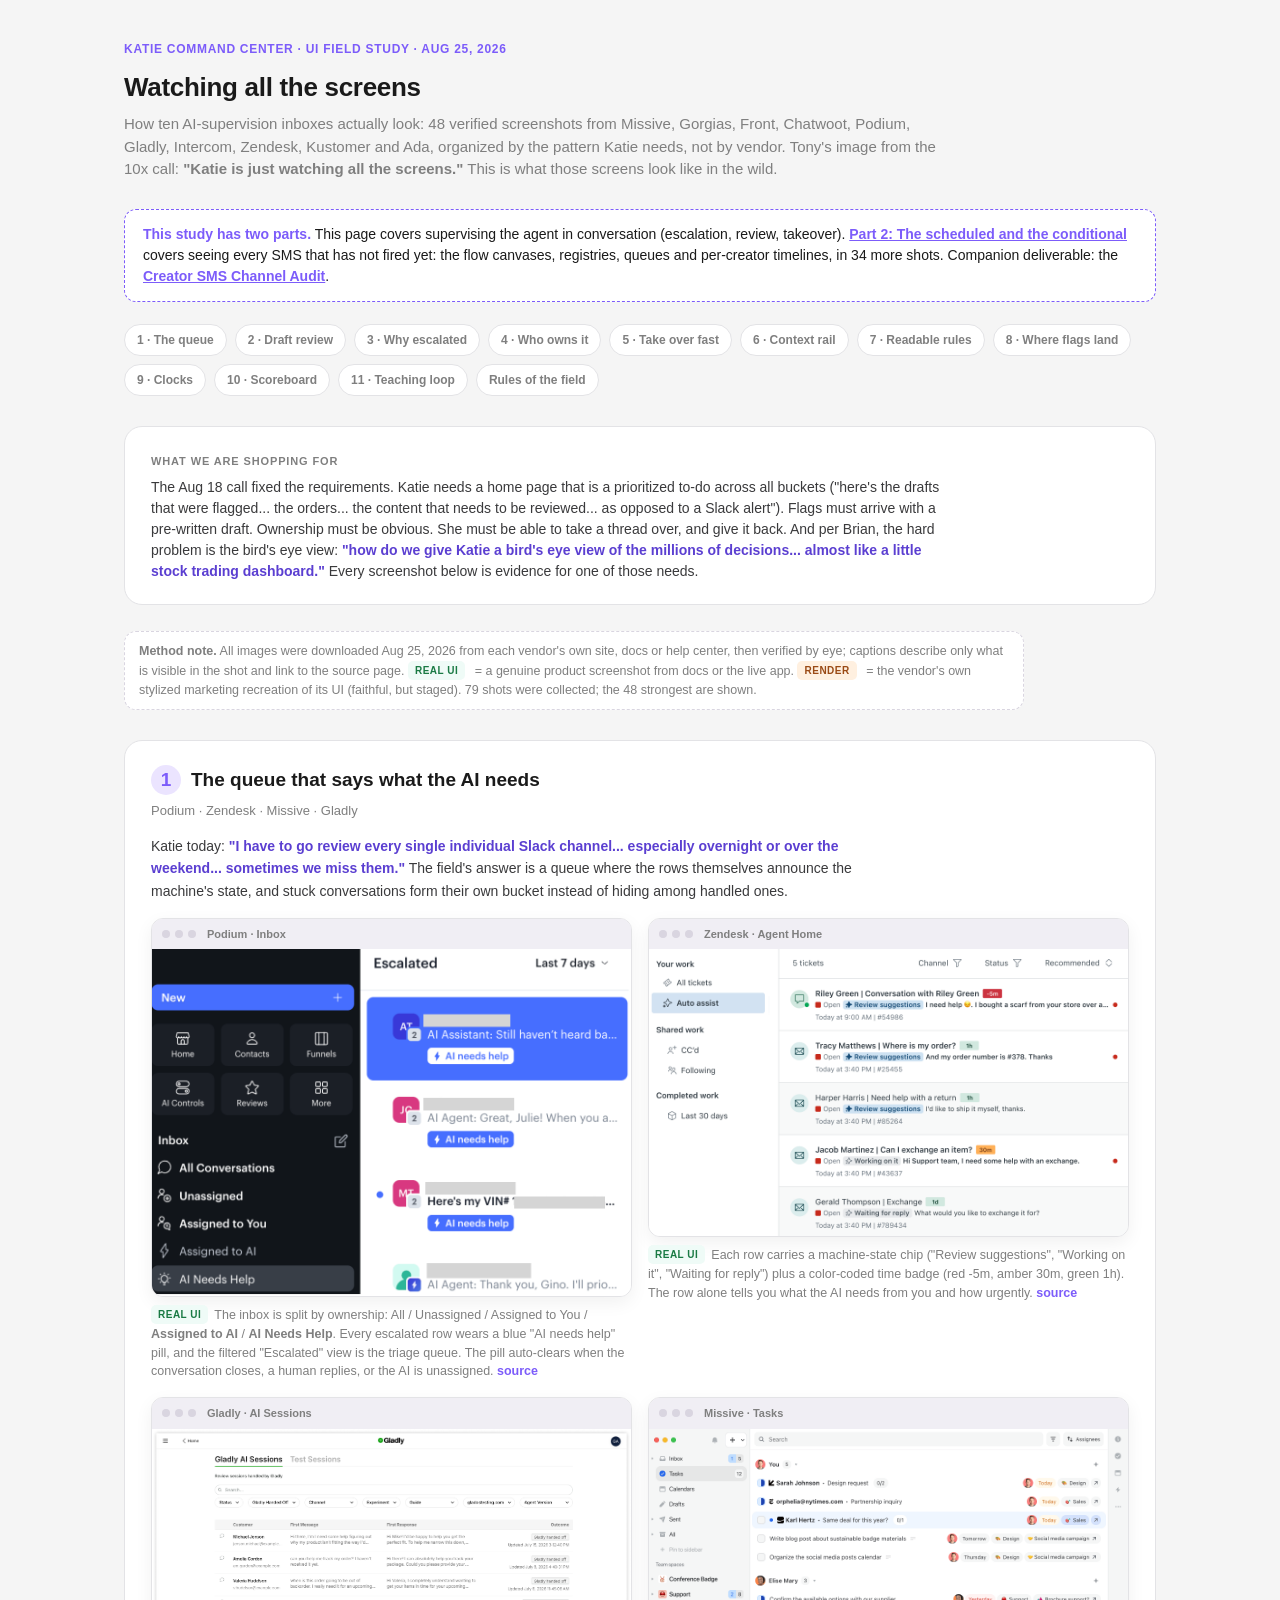
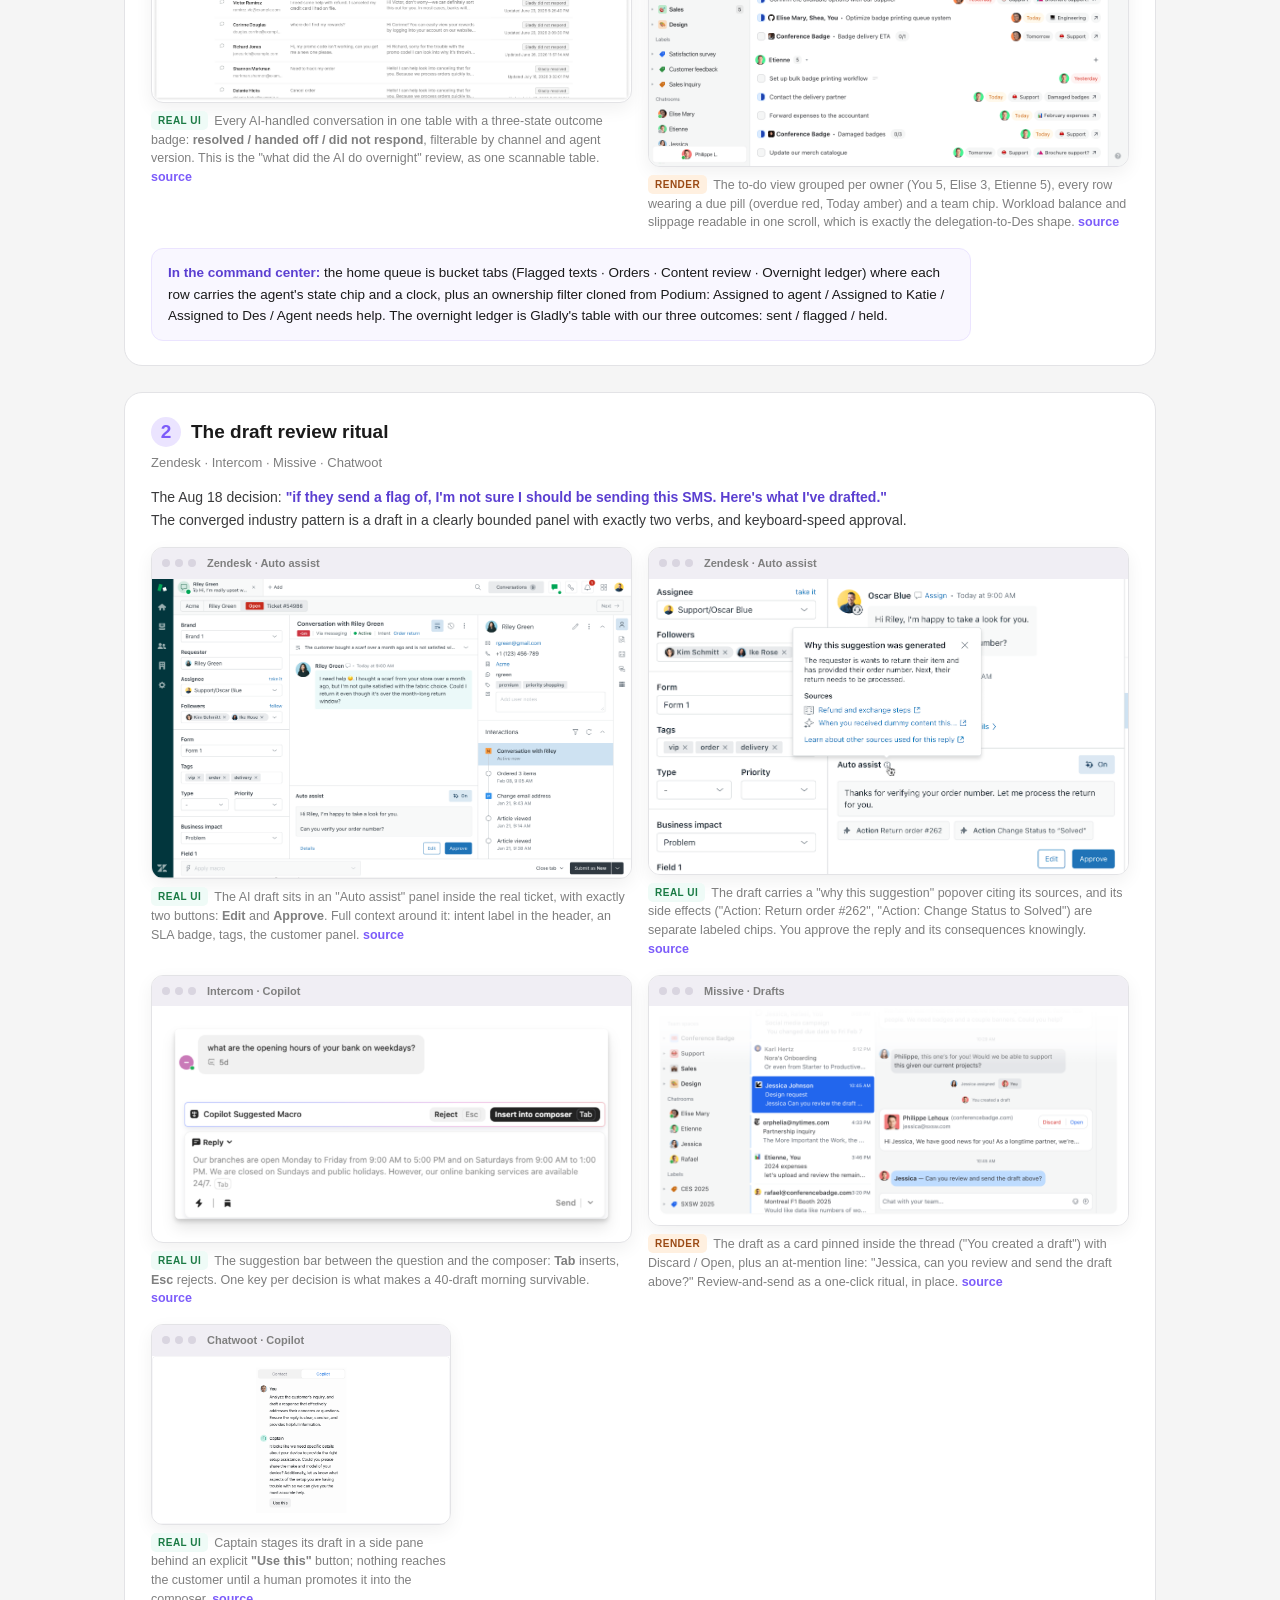
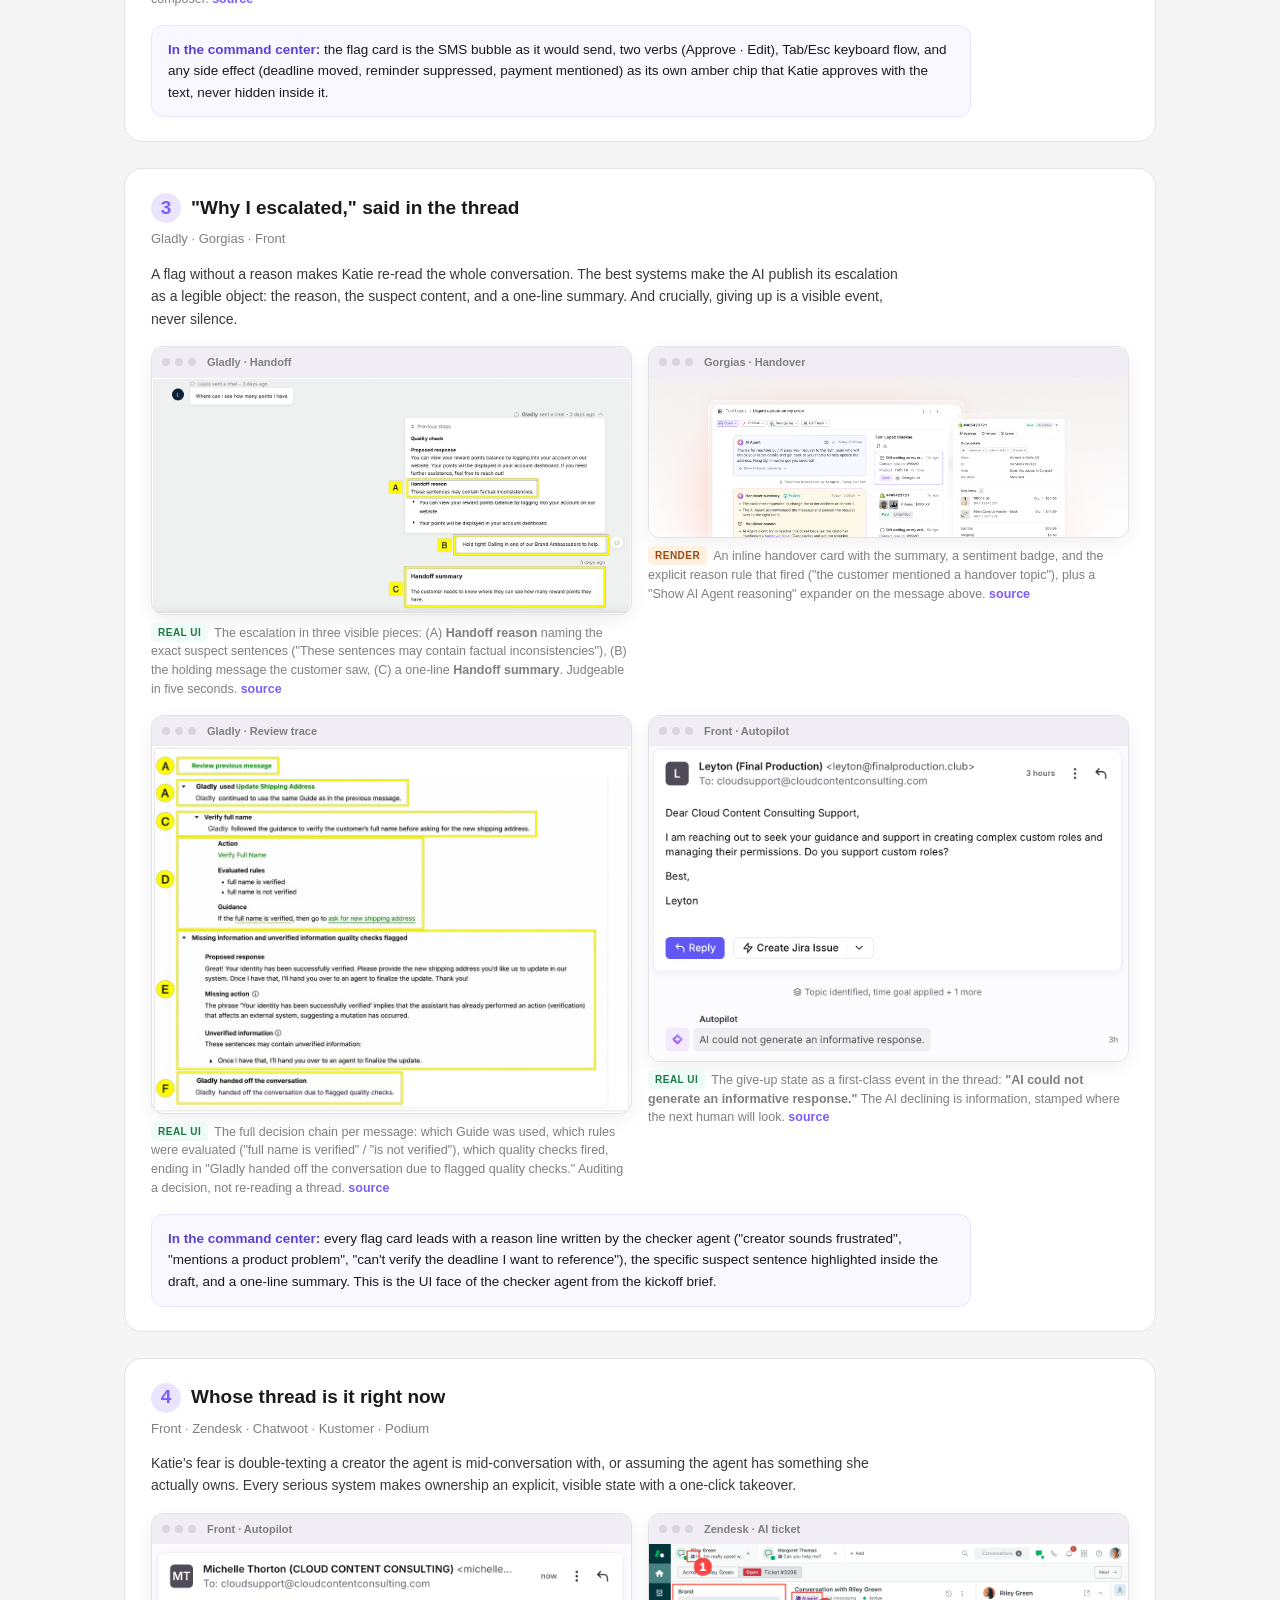
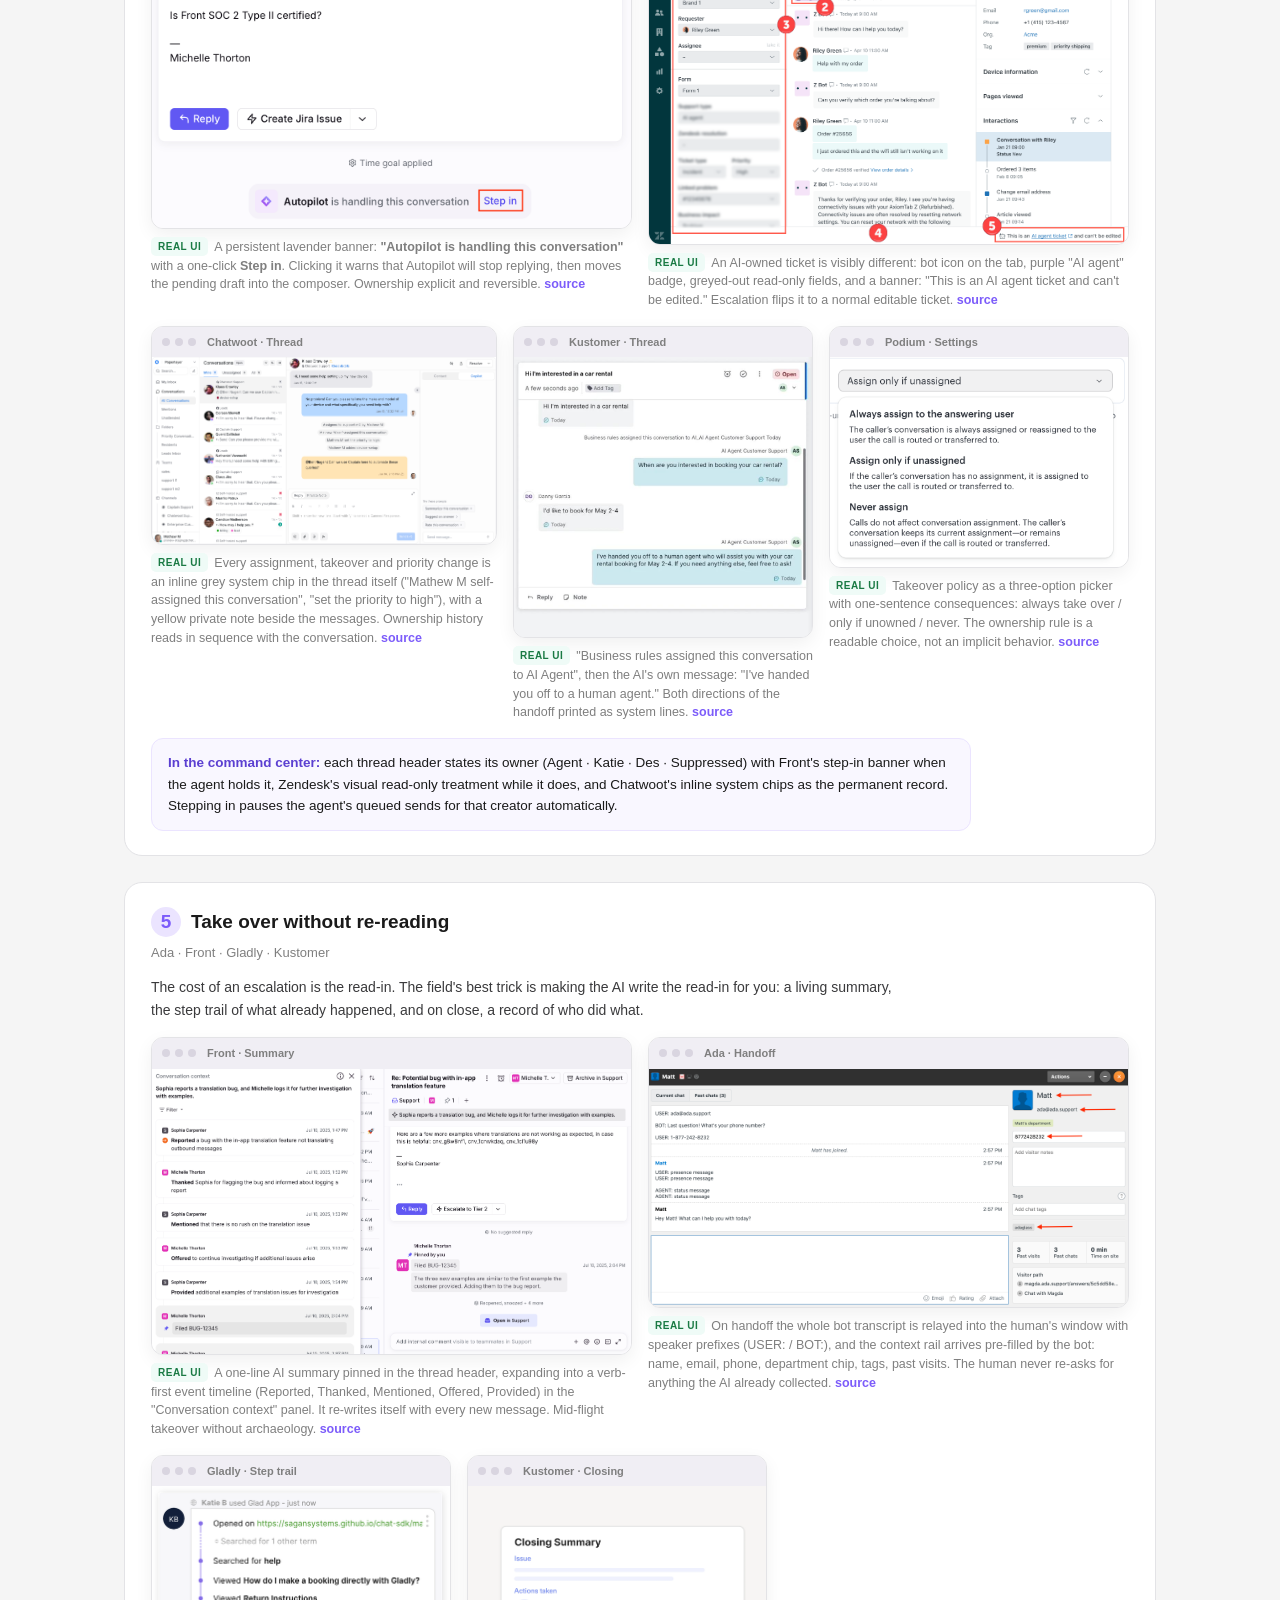
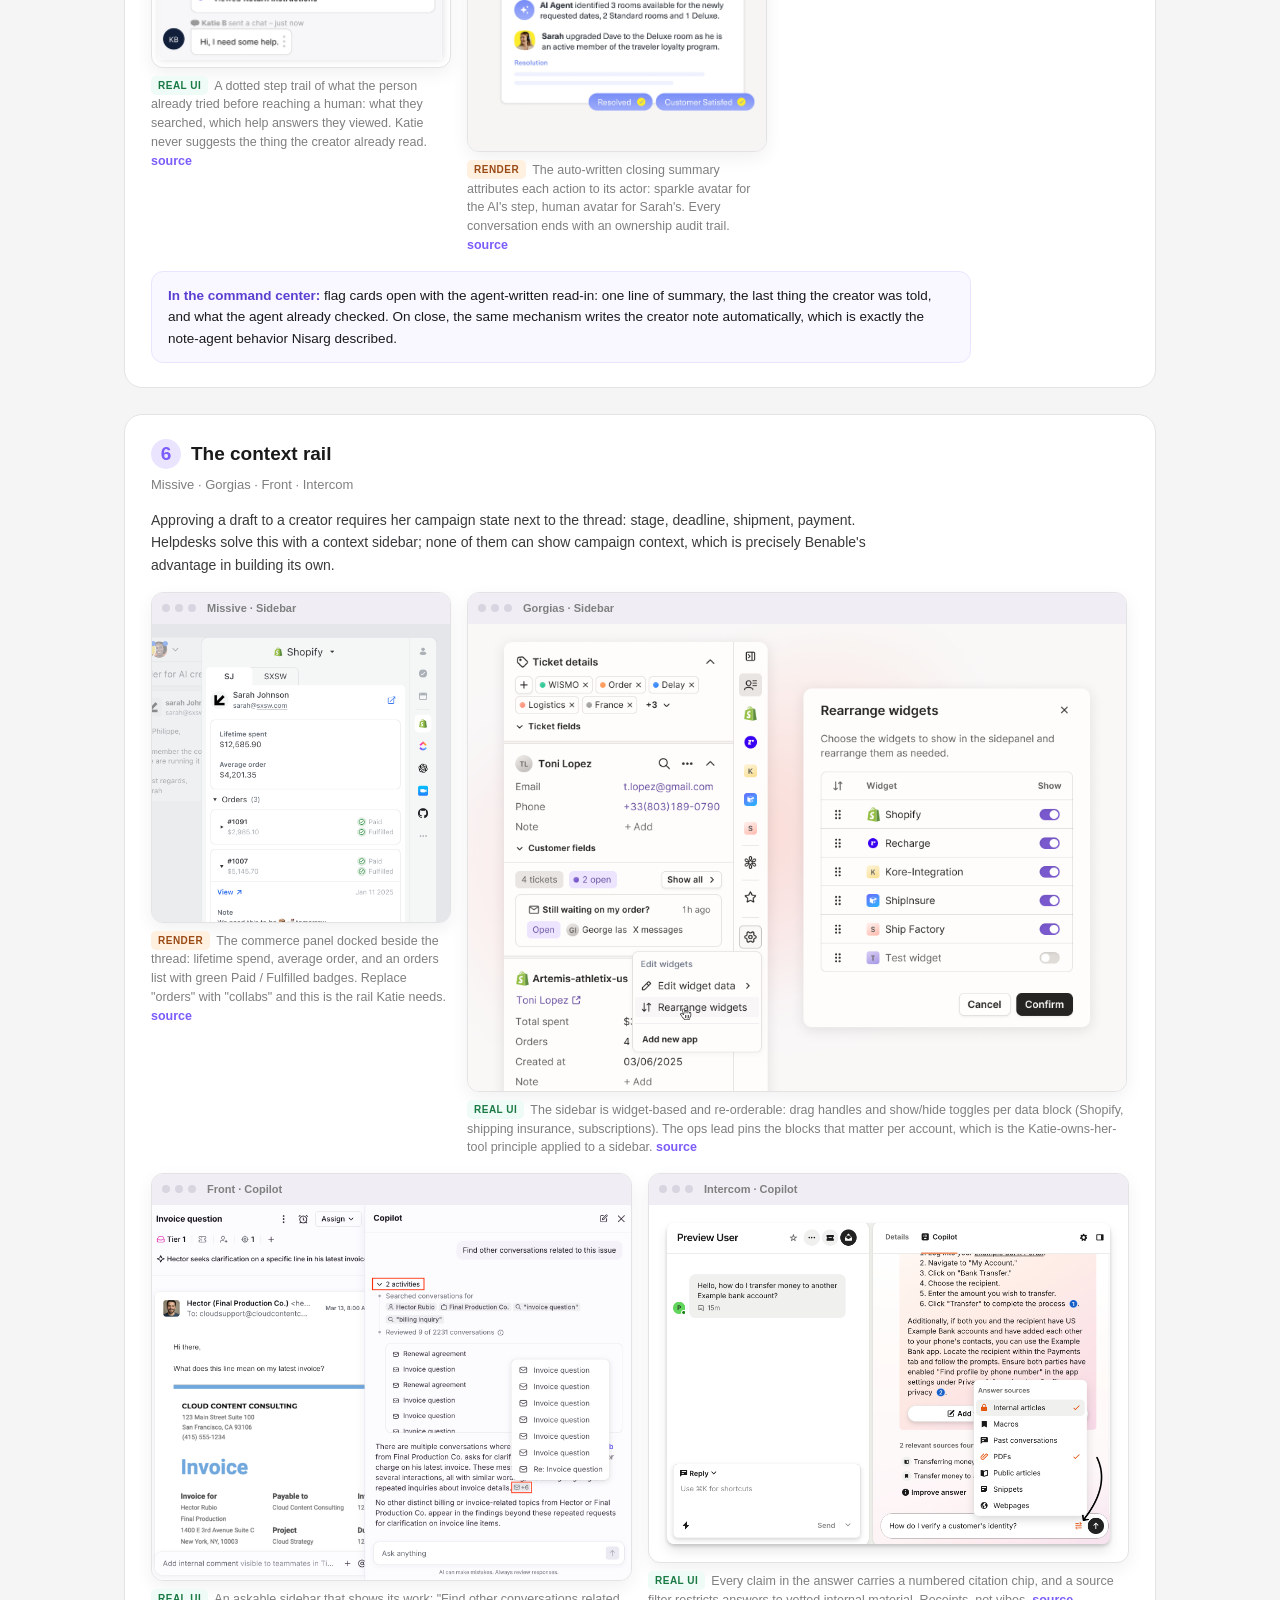
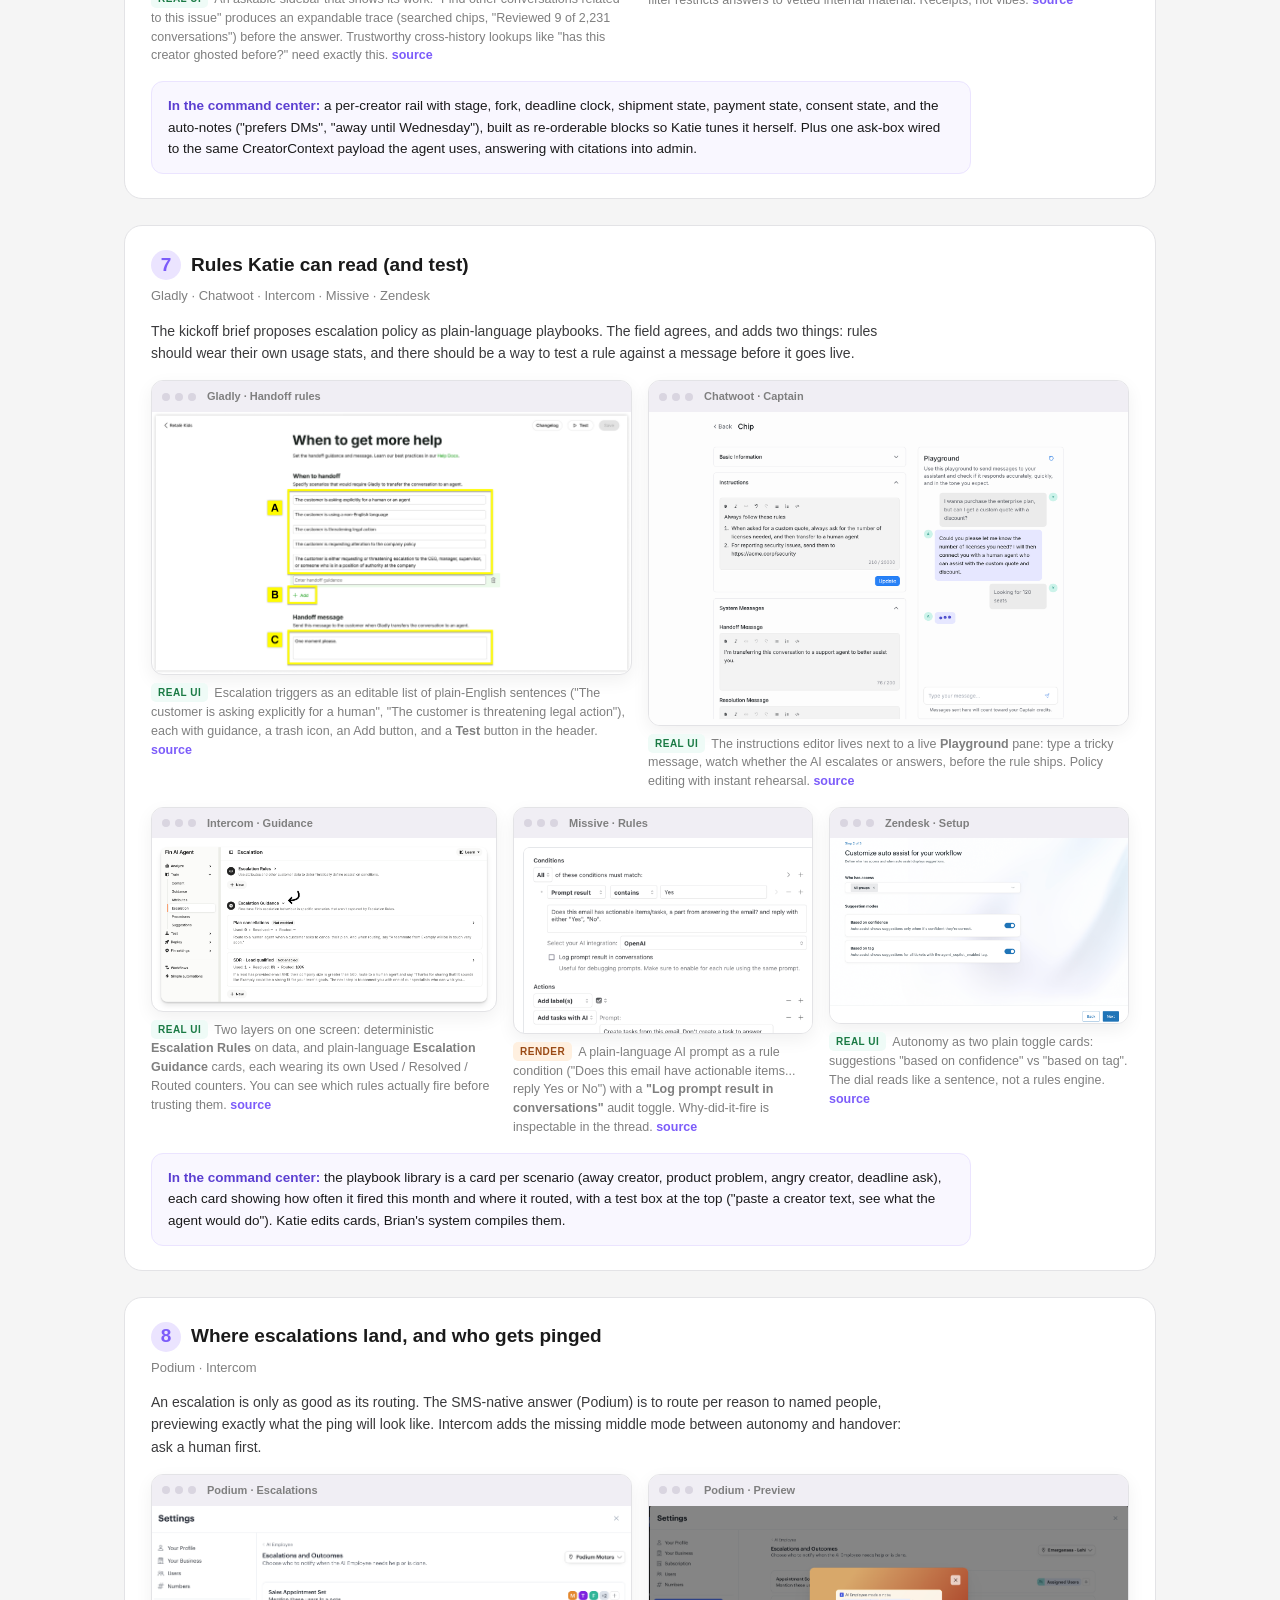
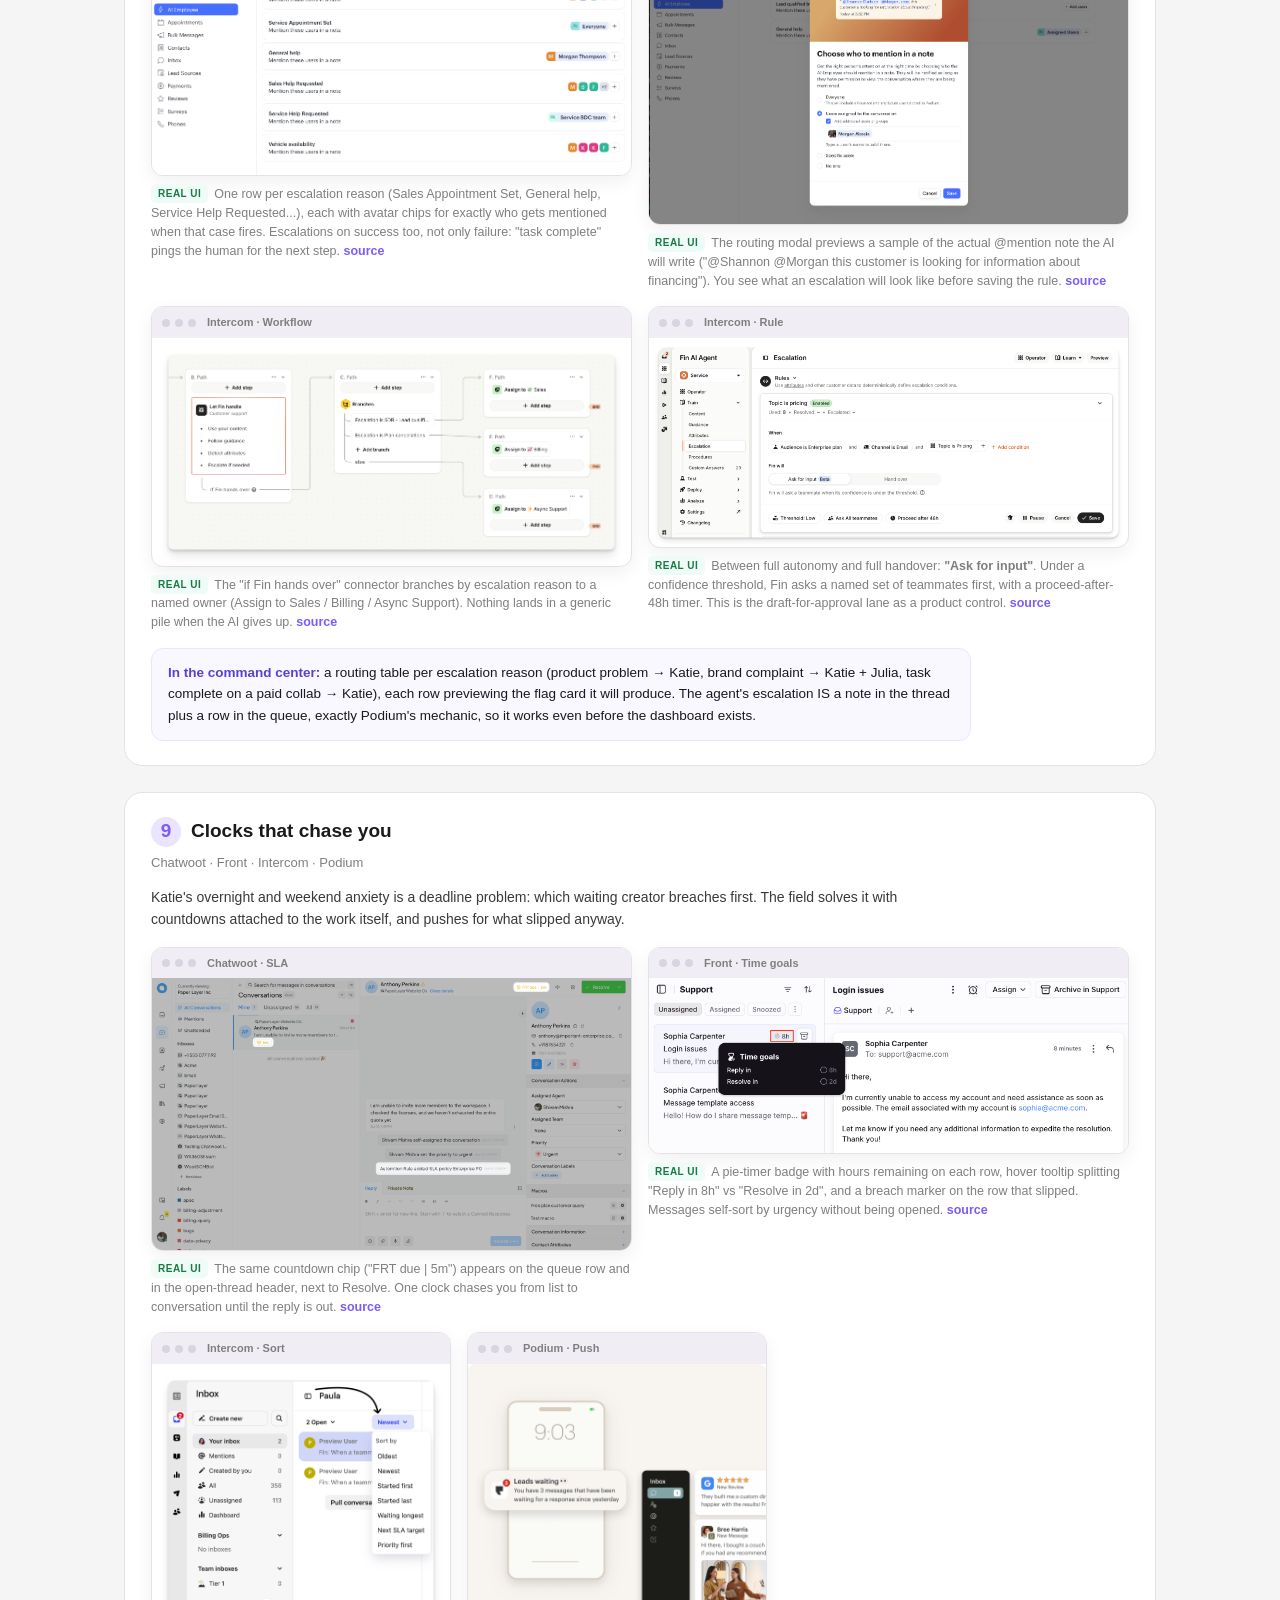
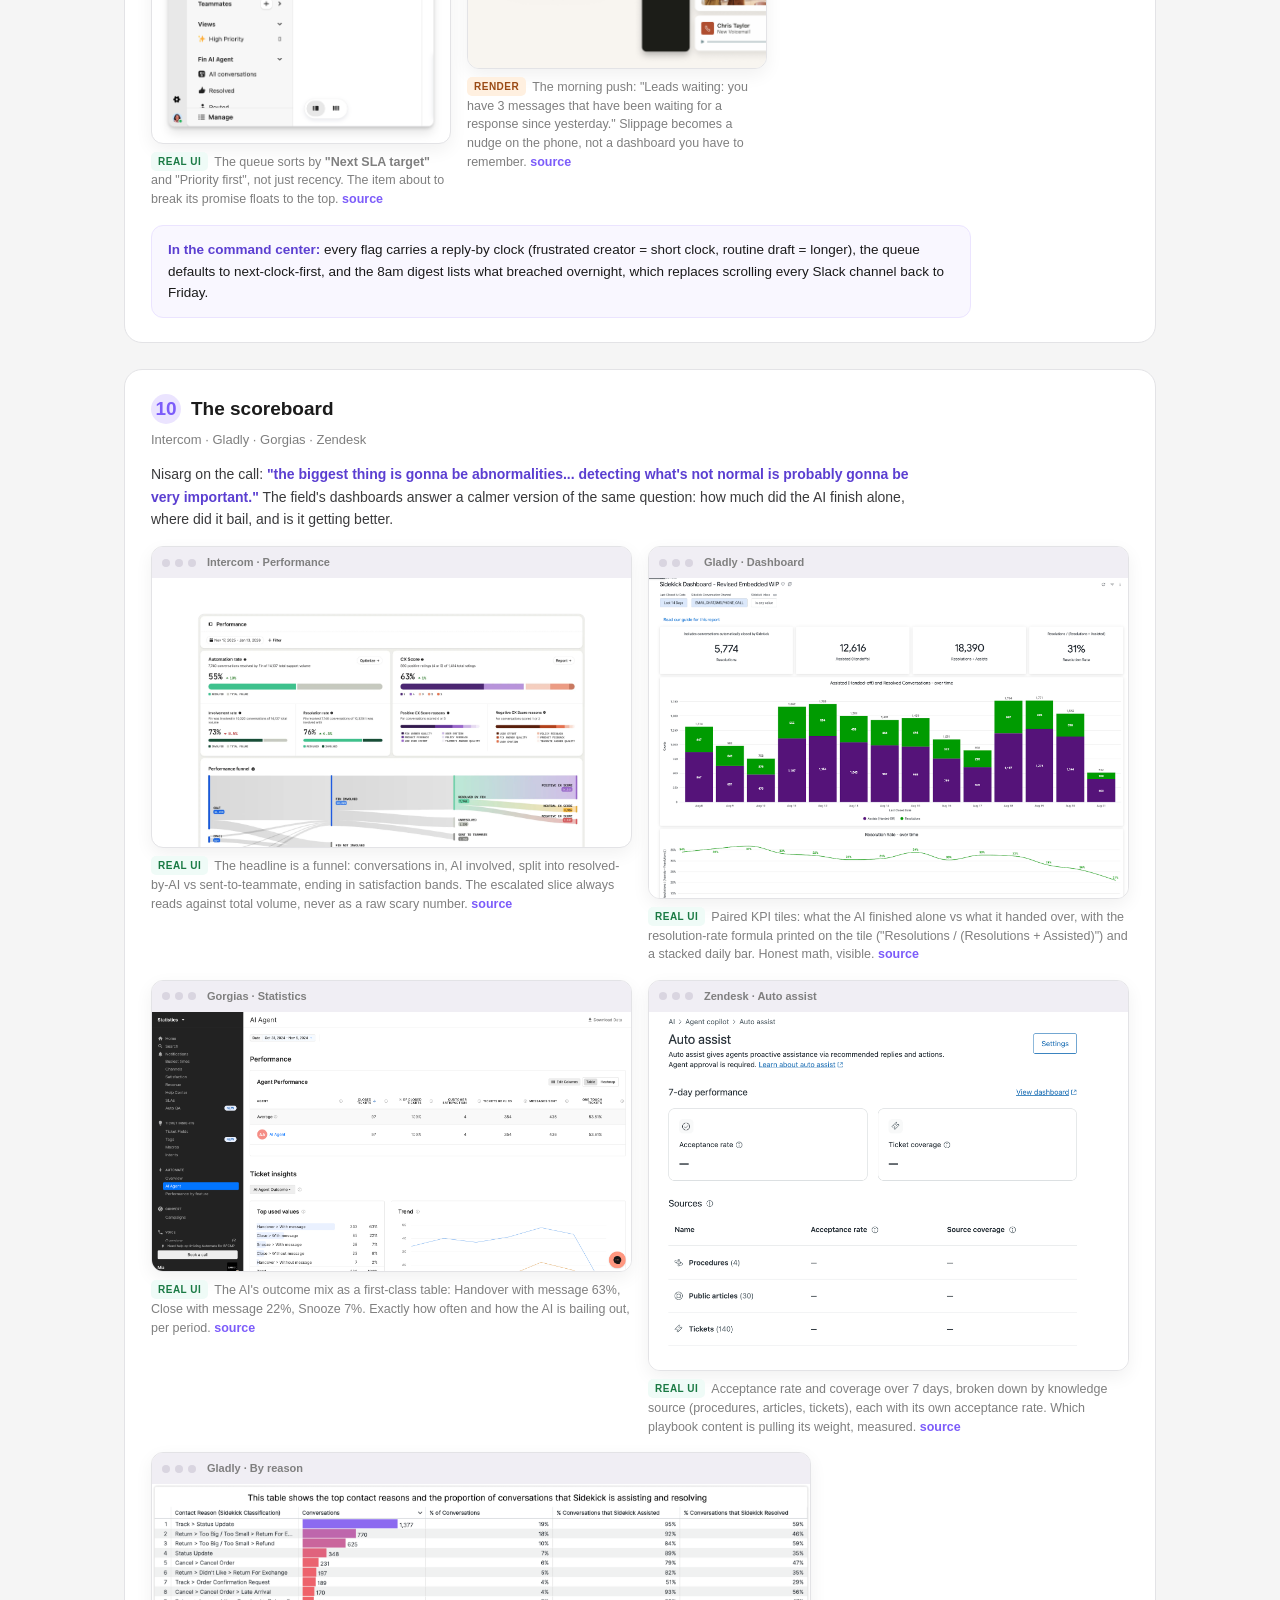
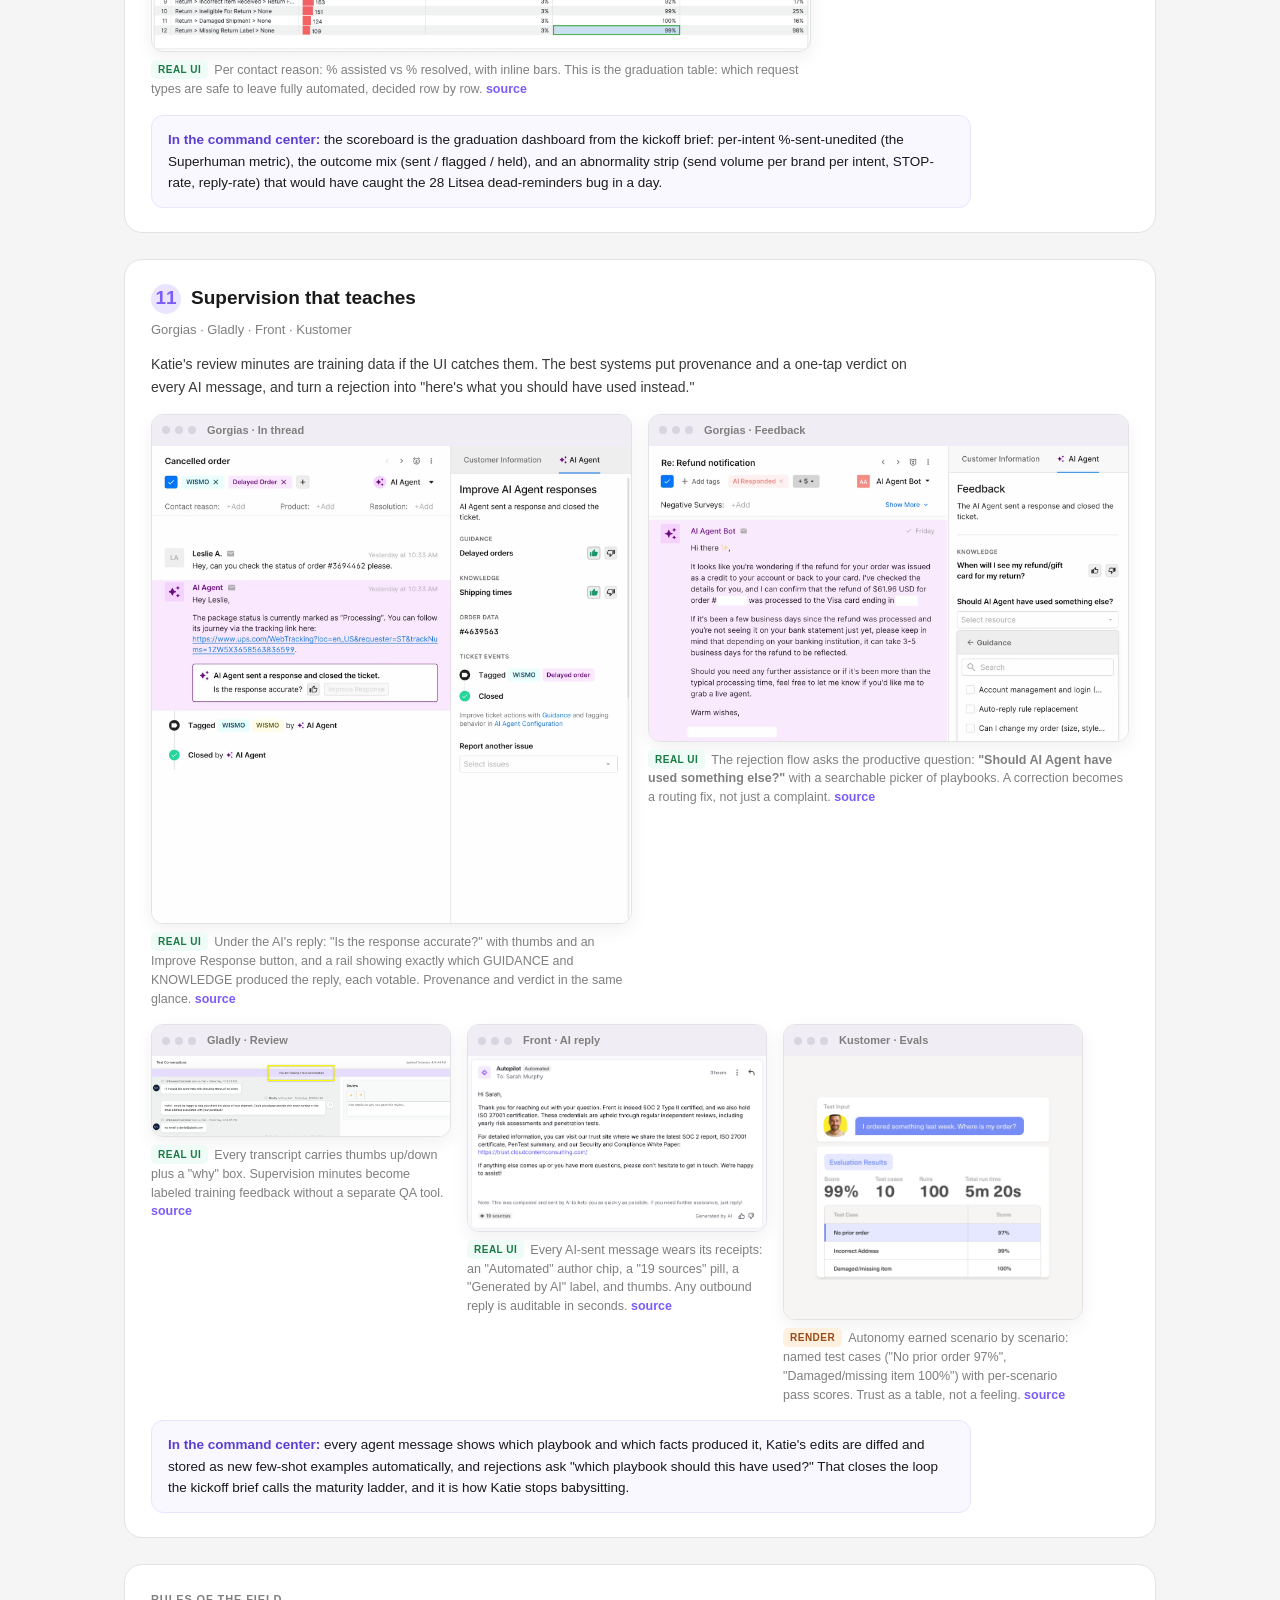
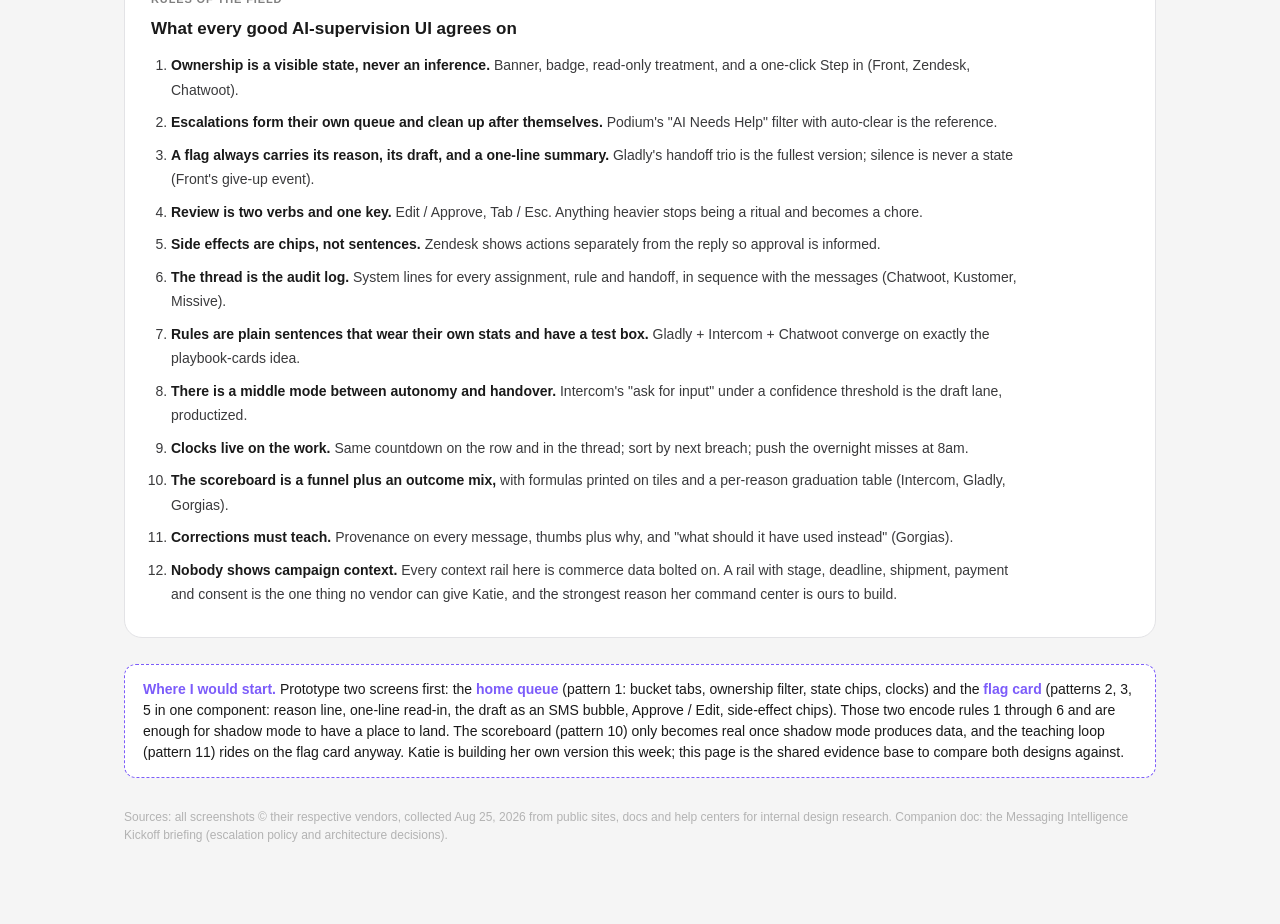
==== index.html @ 98bd127a "Katie command center UI field study: Part 1 supervision inbox (48 shots), Part 2 scheduled/condition" ====
<!DOCTYPE html>
<html lang="en">
<head>
<meta charset="utf-8">
<meta name="viewport" content="width=device-width, initial-scale=1">
<meta name="robots" content="noindex">
<title>Watching all the screens: Katie command center UI study</title>
<link rel="stylesheet" href="study.css">
<style>
  /* ---- study-specific additions ---- */
  .pattern { background:#fff; border:1px solid #e3e3e6; border-radius:18px; padding:24px 26px; margin-bottom:26px; }
  .pattern .pnum { display:inline-flex; align-items:center; justify-content:center; width:30px; height:30px;
    border-radius:50%; background:var(--accent-soft); color:var(--accent); font-weight:800; margin-right:10px; flex:0 0 auto; }
  .pattern h3 { font-size:19px; display:flex; align-items:center; margin-bottom:6px; }
  .pattern .who { font-size:13px; color:var(--ink-med); margin-bottom:14px; }
  .pattern .why { font-size:14px; line-height:1.6; margin-bottom:16px; max-width:760px; }
  .pattern .why .q { color:#5B3FD1; font-weight:600; }

  .shots { display:flex; gap:16px; flex-wrap:wrap; align-items:flex-start; margin-bottom:16px; }
  .shot { flex:1 1 340px; max-width:660px; }
  .shot.narrow { flex:0 1 300px; }
  .shot .frame { border:1px solid #e3e3e6; border-radius:12px; overflow:hidden; background:#fff;
    box-shadow:0 6px 18px rgba(0,0,0,.06); }
  .shot .bar { display:flex; align-items:center; gap:5px; background:#f0eef4; padding:7px 10px; }
  .shot .bar i { width:8px; height:8px; border-radius:50%; background:#d9d5e0; }
  .shot .bar span { font-size:11px; color:var(--ink-med); font-weight:600; margin-left:6px; }
  .shot img { display:block; width:100%; }
  .shot figcaption { font-size:12.5px; color:var(--ink-med); margin-top:8px; line-height:1.5; }
  .shot figcaption a { color:var(--accent); text-decoration:none; font-weight:600; }
  .badge { display:inline-block; font-size:10px; font-weight:800; letter-spacing:.05em; text-transform:uppercase;
    border-radius:5px; padding:2px 7px; vertical-align:1px; margin-right:6px; }
  .badge.real { background:#EFFBF7; color:#1a7a44; }
  .badge.render { background:#FFF0E0; color:#9a4a15; }

  .benable-map { background:var(--accent-bg); border:1px solid var(--accent-soft); border-radius:12px;
    padding:13px 16px; font-size:13.5px; line-height:1.6; max-width:820px; }
  .benable-map b { color:#5B3FD1; }

  .toc { display:flex; flex-wrap:wrap; gap:8px; margin:18px 0 30px; }
  .toc a { font-size:12px; font-weight:700; color:var(--ink-med); text-decoration:none;
    border:1px solid #e3e3e6; background:#fff; border-radius:999px; padding:6px 12px; }
  .toc a:hover { color:var(--accent); border-color:var(--accent); }

  .brief { background:#fff; border:1px solid #e3e3e6; border-radius:18px; padding:22px 26px; margin-bottom:26px; }
  .brief ul { margin:10px 0 0 18px; font-size:14px; line-height:1.7; color:#3a3a3c; }
  .method { font-size:12.5px; color:var(--ink-med); background:#fff; border:1px dashed #d9d5e0; border-radius:12px;
    padding:10px 14px; margin-bottom:30px; max-width:900px; }

  .rules { background:#fff; border:1px solid #e3e3e6; border-radius:18px; padding:22px 26px; margin-bottom:26px; }
  .rules ol { margin:12px 0 0 20px; font-size:14px; line-height:1.75; color:#3a3a3c; max-width:860px; }
  .rules li { margin-bottom:8px; }
  .rules b { color:var(--ink); }
</style>
</head>
<body>

<div class="crumb">KATIE COMMAND CENTER · UI FIELD STUDY · AUG 25, 2026</div>
<h2>Watching all the screens</h2>
<p class="subtitle" style="max-width:820px;">How ten AI-supervision inboxes actually look: 48 verified screenshots from Missive, Gorgias, Front, Chatwoot, Podium, Gladly, Intercom, Zendesk, Kustomer and Ada, organized by the pattern Katie needs, not by vendor. Tony's image from the 10x call: <b>"Katie is just watching all the screens."</b> This is what those screens look like in the wild.</p>

<div class="lean" style="margin:0 0 22px;">
  <strong>This study has two parts.</strong> This page covers supervising the agent in conversation (escalation, review, takeover). <a href="flows.html" style="color:var(--accent); font-weight:700;">Part 2: The scheduled and the conditional</a> covers seeing every SMS that has not fired yet: the flow canvases, registries, queues and per-creator timelines, in 34 more shots. Companion deliverable: the <a href="https://juliabenable.github.io/sms-channel-audit-1/" style="color:var(--accent); font-weight:700;">Creator SMS Channel Audit</a>.
</div>

<div class="toc">
  <a href="#p1">1 · The queue</a>
  <a href="#p2">2 · Draft review</a>
  <a href="#p3">3 · Why escalated</a>
  <a href="#p4">4 · Who owns it</a>
  <a href="#p5">5 · Take over fast</a>
  <a href="#p6">6 · Context rail</a>
  <a href="#p7">7 · Readable rules</a>
  <a href="#p8">8 · Where flags land</a>
  <a href="#p9">9 · Clocks</a>
  <a href="#p10">10 · Scoreboard</a>
  <a href="#p11">11 · Teaching loop</a>
  <a href="#rules">Rules of the field</a>
</div>

<div class="brief">
  <div class="label">WHAT WE ARE SHOPPING FOR</div>
  <p style="font-size:14px; max-width:800px;">The Aug 18 call fixed the requirements. Katie needs a home page that is a prioritized to-do across all buckets ("here's the drafts that were flagged... the orders... the content that needs to be reviewed... as opposed to a Slack alert"). Flags must arrive with a pre-written draft. Ownership must be obvious. She must be able to take a thread over, and give it back. And per Brian, the hard problem is the bird's eye view: <span style="color:#5B3FD1;font-weight:600;">"how do we give Katie a bird's eye view of the millions of decisions... almost like a little stock trading dashboard."</span> Every screenshot below is evidence for one of those needs.</p>
</div>

<div class="method">
  <b>Method note.</b> All images were downloaded Aug 25, 2026 from each vendor's own site, docs or help center, then verified by eye; captions describe only what is visible in the shot and link to the source page. <span class="badge real">real ui</span> = a genuine product screenshot from docs or the live app. <span class="badge render">render</span> = the vendor's own stylized marketing recreation of its UI (faithful, but staged). 79 shots were collected; the 48 strongest are shown.
</div>

<!-- ============ 1 ============ -->
<div class="pattern" id="p1">
  <h3><span class="pnum">1</span>The queue that says what the AI needs</h3>
  <div class="who">Podium · Zendesk · Missive · Gladly</div>
  <p class="why">Katie today: <span class="q">"I have to go review every single individual Slack channel... especially overnight or over the weekend... sometimes we miss them."</span> The field's answer is a queue where the rows themselves announce the machine's state, and stuck conversations form their own bucket instead of hiding among handled ones.</p>
  <div class="shots">
    <figure class="shot">
      <div class="frame"><div class="bar"><i></i><i></i><i></i><span>Podium · Inbox</span></div><img loading="lazy" src="img/podium-05.png" alt="Podium inbox with AI Needs Help filter"></div>
      <figcaption><span class="badge real">real ui</span>The inbox is split by ownership: All / Unassigned / Assigned to You / <b>Assigned to AI</b> / <b>AI Needs Help</b>. Every escalated row wears a blue "AI needs help" pill, and the filtered "Escalated" view is the triage queue. The pill auto-clears when the conversation closes, a human replies, or the AI is unassigned. <a href="https://www.podium.com/whats-new/25-11" target="_blank">source</a></figcaption>
    </figure>
    <figure class="shot">
      <div class="frame"><div class="bar"><i></i><i></i><i></i><span>Zendesk · Agent Home</span></div><img loading="lazy" src="img/zendesk-01.png" alt="Zendesk Agent Home with AI state chips"></div>
      <figcaption><span class="badge real">real ui</span>Each row carries a machine-state chip ("Review suggestions", "Working on it", "Waiting for reply") plus a color-coded time badge (red -5m, amber 30m, green 1h). The row alone tells you what the AI needs from you and how urgently. <a href="https://support.zendesk.com/hc/en-us/articles/5064623131418" target="_blank">source</a></figcaption>
    </figure>
    <figure class="shot">
      <div class="frame"><div class="bar"><i></i><i></i><i></i><span>Gladly · AI Sessions</span></div><img loading="lazy" src="img/gladly-04.png" alt="Gladly AI sessions table with outcome badges"></div>
      <figcaption><span class="badge real">real ui</span>Every AI-handled conversation in one table with a three-state outcome badge: <b>resolved / handed off / did not respond</b>, filterable by channel and agent version. This is the "what did the AI do overnight" review, as one scannable table. <a href="https://help.gladly.com/docs/sidekick-conversations-page-overview" target="_blank">source</a></figcaption>
    </figure>
    <figure class="shot">
      <div class="frame"><div class="bar"><i></i><i></i><i></i><span>Missive · Tasks</span></div><img loading="lazy" src="img/missive-08.png" alt="Missive tasks grouped by assignee"></div>
      <figcaption><span class="badge render">render</span>The to-do view grouped per owner (You 5, Elise 3, Etienne 5), every row wearing a due pill (overdue red, Today amber) and a team chip. Workload balance and slippage readable in one scroll, which is exactly the delegation-to-Des shape. <a href="https://missiveapp.com" target="_blank">source</a></figcaption>
    </figure>
  </div>
  <div class="benable-map"><b>In the command center:</b> the home queue is bucket tabs (Flagged texts · Orders · Content review · Overnight ledger) where each row carries the agent's state chip and a clock, plus an ownership filter cloned from Podium: Assigned to agent / Assigned to Katie / Assigned to Des / Agent needs help. The overnight ledger is Gladly's table with our three outcomes: sent / flagged / held.</div>
</div>

<!-- ============ 2 ============ -->
<div class="pattern" id="p2">
  <h3><span class="pnum">2</span>The draft review ritual</h3>
  <div class="who">Zendesk · Intercom · Missive · Chatwoot</div>
  <p class="why">The Aug 18 decision: <span class="q">"if they send a flag of, I'm not sure I should be sending this SMS. Here's what I've drafted."</span> The converged industry pattern is a draft in a clearly bounded panel with exactly two verbs, and keyboard-speed approval.</p>
  <div class="shots">
    <figure class="shot">
      <div class="frame"><div class="bar"><i></i><i></i><i></i><span>Zendesk · Auto assist</span></div><img loading="lazy" src="img/zendesk-02.png" alt="Zendesk auto assist draft with Edit and Approve"></div>
      <figcaption><span class="badge real">real ui</span>The AI draft sits in an "Auto assist" panel inside the real ticket, with exactly two buttons: <b>Edit</b> and <b>Approve</b>. Full context around it: intent label in the header, an SLA badge, tags, the customer panel. <a href="https://support.zendesk.com/hc/en-us/articles/9945148867866" target="_blank">source</a></figcaption>
    </figure>
    <figure class="shot">
      <div class="frame"><div class="bar"><i></i><i></i><i></i><span>Zendesk · Auto assist</span></div><img loading="lazy" src="img/zendesk-03.png" alt="Zendesk draft with why popover and action chips"></div>
      <figcaption><span class="badge real">real ui</span>The draft carries a "why this suggestion" popover citing its sources, and its side effects ("Action: Return order #262", "Action: Change Status to Solved") are separate labeled chips. You approve the reply and its consequences knowingly. <a href="https://support.zendesk.com/hc/en-us/articles/9945148867866" target="_blank">source</a></figcaption>
    </figure>
    <figure class="shot">
      <div class="frame"><div class="bar"><i></i><i></i><i></i><span>Intercom · Copilot</span></div><img loading="lazy" src="img/intercom-03.png" alt="Intercom suggestion bar with Tab and Esc"></div>
      <figcaption><span class="badge real">real ui</span>The suggestion bar between the question and the composer: <b>Tab</b> inserts, <b>Esc</b> rejects. One key per decision is what makes a 40-draft morning survivable. <a href="https://www.intercom.com/help/en/articles/8587194-how-to-use-copilot" target="_blank">source</a></figcaption>
    </figure>
    <figure class="shot">
      <div class="frame"><div class="bar"><i></i><i></i><i></i><span>Missive · Drafts</span></div><img loading="lazy" src="img/missive-03.png" alt="Missive draft card in thread with Discard and Open"></div>
      <figcaption><span class="badge render">render</span>The draft as a card pinned inside the thread ("You created a draft") with Discard / Open, plus an at-mention line: "Jessica, can you review and send the draft above?" Review-and-send as a one-click ritual, in place. <a href="https://missiveapp.com/features" target="_blank">source</a></figcaption>
    </figure>
    <figure class="shot narrow">
      <div class="frame"><div class="bar"><i></i><i></i><i></i><span>Chatwoot · Copilot</span></div><img loading="lazy" src="img/chatwoot-04.png" alt="Chatwoot Captain draft with Use this button"></div>
      <figcaption><span class="badge real">real ui</span>Captain stages its draft in a side pane behind an explicit <b>"Use this"</b> button; nothing reaches the customer until a human promotes it into the composer. <a href="https://www.chatwoot.com/hc/user-guide/articles/1738110272-how-to-use-captain-copilot" target="_blank">source</a></figcaption>
    </figure>
  </div>
  <div class="benable-map"><b>In the command center:</b> the flag card is the SMS bubble as it would send, two verbs (Approve · Edit), Tab/Esc keyboard flow, and any side effect (deadline moved, reminder suppressed, payment mentioned) as its own amber chip that Katie approves with the text, never hidden inside it.</div>
</div>

<!-- ============ 3 ============ -->
<div class="pattern" id="p3">
  <h3><span class="pnum">3</span>"Why I escalated," said in the thread</h3>
  <div class="who">Gladly · Gorgias · Front</div>
  <p class="why">A flag without a reason makes Katie re-read the whole conversation. The best systems make the AI publish its escalation as a legible object: the reason, the suspect content, and a one-line summary. And crucially, giving up is a visible event, never silence.</p>
  <div class="shots">
    <figure class="shot">
      <div class="frame"><div class="bar"><i></i><i></i><i></i><span>Gladly · Handoff</span></div><img loading="lazy" src="img/gladly-02.png" alt="Gladly handoff reason with flagged sentences"></div>
      <figcaption><span class="badge real">real ui</span>The escalation in three visible pieces: (A) <b>Handoff reason</b> naming the exact suspect sentences ("These sentences may contain factual inconsistencies"), (B) the holding message the customer saw, (C) a one-line <b>Handoff summary</b>. Judgeable in five seconds. <a href="https://help.gladly.com/docs/sidekick-conversations-page-overview" target="_blank">source</a></figcaption>
    </figure>
    <figure class="shot">
      <div class="frame"><div class="bar"><i></i><i></i><i></i><span>Gorgias · Handover</span></div><img loading="lazy" src="img/gorgias-04.jpg" alt="Gorgias handover summary card"></div>
      <figcaption><span class="badge render">render</span>An inline handover card with the summary, a sentiment badge, and the explicit reason rule that fired ("the customer mentioned a handover topic"), plus a "Show AI Agent reasoning" expander on the message above. <a href="https://updates.gorgias.com/publications/helpdesk-2-0-is-live" target="_blank">source</a></figcaption>
    </figure>
    <figure class="shot">
      <div class="frame"><div class="bar"><i></i><i></i><i></i><span>Gladly · Review trace</span></div><img loading="lazy" src="img/gladly-03.png" alt="Gladly conversation review decision chain"></div>
      <figcaption><span class="badge real">real ui</span>The full decision chain per message: which Guide was used, which rules were evaluated ("full name is verified" / "is not verified"), which quality checks fired, ending in "Gladly handed off the conversation due to flagged quality checks." Auditing a decision, not re-reading a thread. <a href="https://help.gladly.com/docs/sidekick-conversations-page-overview" target="_blank">source</a></figcaption>
    </figure>
    <figure class="shot">
      <div class="frame"><div class="bar"><i></i><i></i><i></i><span>Front · Autopilot</span></div><img loading="lazy" src="img/front-05.png" alt="Front AI give-up event in thread"></div>
      <figcaption><span class="badge real">real ui</span>The give-up state as a first-class event in the thread: <b>"AI could not generate an informative response."</b> The AI declining is information, stamped where the next human will look. <a href="https://help.front.com/en/articles/3737408" target="_blank">source</a></figcaption>
    </figure>
  </div>
  <div class="benable-map"><b>In the command center:</b> every flag card leads with a reason line written by the checker agent ("creator sounds frustrated", "mentions a product problem", "can't verify the deadline I want to reference"), the specific suspect sentence highlighted inside the draft, and a one-line summary. This is the UI face of the checker agent from the kickoff brief.</div>
</div>

<!-- ============ 4 ============ -->
<div class="pattern" id="p4">
  <h3><span class="pnum">4</span>Whose thread is it right now</h3>
  <div class="who">Front · Zendesk · Chatwoot · Kustomer · Podium</div>
  <p class="why">Katie's fear is double-texting a creator the agent is mid-conversation with, or assuming the agent has something she actually owns. Every serious system makes ownership an explicit, visible state with a one-click takeover.</p>
  <div class="shots">
    <figure class="shot">
      <div class="frame"><div class="bar"><i></i><i></i><i></i><span>Front · Autopilot</span></div><img loading="lazy" src="img/front-03.png" alt="Front Autopilot handling banner with Step in"></div>
      <figcaption><span class="badge real">real ui</span>A persistent lavender banner: <b>"Autopilot is handling this conversation"</b> with a one-click <b>Step in</b>. Clicking it warns that Autopilot will stop replying, then moves the pending draft into the composer. Ownership explicit and reversible. <a href="https://help.front.com/en/articles/3737408" target="_blank">source</a></figcaption>
    </figure>
    <figure class="shot">
      <div class="frame"><div class="bar"><i></i><i></i><i></i><span>Zendesk · AI ticket</span></div><img loading="lazy" src="img/zendesk-04.png" alt="Zendesk read-only AI agent ticket"></div>
      <figcaption><span class="badge real">real ui</span>An AI-owned ticket is visibly different: bot icon on the tab, purple "AI agent" badge, greyed-out read-only fields, and a banner: "This is an AI agent ticket and can't be edited." Escalation flips it to a normal editable ticket. <a href="https://support.zendesk.com/hc/en-us/articles/9204149016346" target="_blank">source</a></figcaption>
    </figure>
    <figure class="shot">
      <div class="frame"><div class="bar"><i></i><i></i><i></i><span>Chatwoot · Thread</span></div><img loading="lazy" src="img/chatwoot-03.png" alt="Chatwoot system event chips in thread"></div>
      <figcaption><span class="badge real">real ui</span>Every assignment, takeover and priority change is an inline grey system chip in the thread itself ("Mathew M self-assigned this conversation", "set the priority to high"), with a yellow private note beside the messages. Ownership history reads in sequence with the conversation. <a href="https://www.chatwoot.com/hc/user-guide/articles/1738110272-how-to-use-captain-copilot" target="_blank">source</a></figcaption>
    </figure>
    <figure class="shot narrow">
      <div class="frame"><div class="bar"><i></i><i></i><i></i><span>Kustomer · Thread</span></div><img loading="lazy" src="img/kustomer-02.jpg" alt="Kustomer ownership change system lines"></div>
      <figcaption><span class="badge real">real ui</span>"Business rules assigned this conversation to AI Agent", then the AI's own message: "I've handed you off to a human agent." Both directions of the handoff printed as system lines. <a href="https://www.kustomer.com/resources/blog/enhanced-hitl-handoffs/" target="_blank">source</a></figcaption>
    </figure>
    <figure class="shot narrow">
      <div class="frame"><div class="bar"><i></i><i></i><i></i><span>Podium · Settings</span></div><img loading="lazy" src="img/podium-03.png" alt="Podium assignment policy picker"></div>
      <figcaption><span class="badge real">real ui</span>Takeover policy as a three-option picker with one-sentence consequences: always take over / only if unowned / never. The ownership rule is a readable choice, not an implicit behavior. <a href="https://www.podium.com/whats-new/25-5" target="_blank">source</a></figcaption>
    </figure>
  </div>
  <div class="benable-map"><b>In the command center:</b> each thread header states its owner (Agent · Katie · Des · Suppressed) with Front's step-in banner when the agent holds it, Zendesk's visual read-only treatment while it does, and Chatwoot's inline system chips as the permanent record. Stepping in pauses the agent's queued sends for that creator automatically.</div>
</div>

<!-- ============ 5 ============ -->
<div class="pattern" id="p5">
  <h3><span class="pnum">5</span>Take over without re-reading</h3>
  <div class="who">Ada · Front · Gladly · Kustomer</div>
  <p class="why">The cost of an escalation is the read-in. The field's best trick is making the AI write the read-in for you: a living summary, the step trail of what already happened, and on close, a record of who did what.</p>
  <div class="shots">
    <figure class="shot">
      <div class="frame"><div class="bar"><i></i><i></i><i></i><span>Front · Summary</span></div><img loading="lazy" src="img/front-08.png" alt="Front living AI summary strip and context panel"></div>
      <figcaption><span class="badge real">real ui</span>A one-line AI summary pinned in the thread header, expanding into a verb-first event timeline (Reported, Thanked, Mentioned, Offered, Provided) in the "Conversation context" panel. It re-writes itself with every new message. Mid-flight takeover without archaeology. <a href="https://help.front.com/en/articles/1164608" target="_blank">source</a></figcaption>
    </figure>
    <figure class="shot">
      <div class="frame"><div class="bar"><i></i><i></i><i></i><span>Ada · Handoff</span></div><img loading="lazy" src="img/ada-01.png" alt="Ada handoff with relayed transcript and prefilled context"></div>
      <figcaption><span class="badge real">real ui</span>On handoff the whole bot transcript is relayed into the human's window with speaker prefixes (USER: / BOT:), and the context rail arrives pre-filled by the bot: name, email, phone, department chip, tags, past visits. The human never re-asks for anything the AI already collected. <a href="https://docs.ada.cx/docs/handoffs/zendesk/zendesk-chat/zendesk-chat-handoff-usage" target="_blank">source</a></figcaption>
    </figure>
    <figure class="shot narrow">
      <div class="frame"><div class="bar"><i></i><i></i><i></i><span>Gladly · Step trail</span></div><img loading="lazy" src="img/gladly-01.png" alt="Gladly self-service step trail"></div>
      <figcaption><span class="badge real">real ui</span>A dotted step trail of what the person already tried before reaching a human: what they searched, which help answers they viewed. Katie never suggests the thing the creator already read. <a href="https://help.gladly.com/docs/self-service-handoff" target="_blank">source</a></figcaption>
    </figure>
    <figure class="shot narrow">
      <div class="frame"><div class="bar"><i></i><i></i><i></i><span>Kustomer · Closing</span></div><img loading="lazy" src="img/kustomer-09.png" alt="Kustomer closing summary with per-actor attribution"></div>
      <figcaption><span class="badge render">render</span>The auto-written closing summary attributes each action to its actor: sparkle avatar for the AI's step, human avatar for Sarah's. Every conversation ends with an ownership audit trail. <a href="https://www.kustomer.com/ai-for-reps/" target="_blank">source</a></figcaption>
    </figure>
  </div>
  <div class="benable-map"><b>In the command center:</b> flag cards open with the agent-written read-in: one line of summary, the last thing the creator was told, and what the agent already checked. On close, the same mechanism writes the creator note automatically, which is exactly the note-agent behavior Nisarg described.</div>
</div>

<!-- ============ 6 ============ -->
<div class="pattern" id="p6">
  <h3><span class="pnum">6</span>The context rail</h3>
  <div class="who">Missive · Gorgias · Front · Intercom</div>
  <p class="why">Approving a draft to a creator requires her campaign state next to the thread: stage, deadline, shipment, payment. Helpdesks solve this with a context sidebar; none of them can show campaign context, which is precisely Benable's advantage in building its own.</p>
  <div class="shots">
    <figure class="shot narrow">
      <div class="frame"><div class="bar"><i></i><i></i><i></i><span>Missive · Sidebar</span></div><img loading="lazy" src="img/missive-02.png" alt="Missive Shopify context panel"></div>
      <figcaption><span class="badge render">render</span>The commerce panel docked beside the thread: lifetime spend, average order, and an orders list with green Paid / Fulfilled badges. Replace "orders" with "collabs" and this is the rail Katie needs. <a href="https://missiveapp.com" target="_blank">source</a></figcaption>
    </figure>
    <figure class="shot">
      <div class="frame"><div class="bar"><i></i><i></i><i></i><span>Gorgias · Sidebar</span></div><img loading="lazy" src="img/gorgias-01.png" alt="Gorgias widget-based reorderable sidebar"></div>
      <figcaption><span class="badge real">real ui</span>The sidebar is widget-based and re-orderable: drag handles and show/hide toggles per data block (Shopify, shipping insurance, subscriptions). The ops lead pins the blocks that matter per account, which is the Katie-owns-her-tool principle applied to a sidebar. <a href="https://updates.gorgias.com/publications/helpdesk-2-0-a-more-flexible-sidebar" target="_blank">source</a></figcaption>
    </figure>
    <figure class="shot">
      <div class="frame"><div class="bar"><i></i><i></i><i></i><span>Front · Copilot</span></div><img loading="lazy" src="img/front-07.png" alt="Front copilot activity trace"></div>
      <figcaption><span class="badge real">real ui</span>An askable sidebar that shows its work: "Find other conversations related to this issue" produces an expandable trace (searched chips, "Reviewed 9 of 2,231 conversations") before the answer. Trustworthy cross-history lookups like "has this creator ghosted before?" need exactly this. <a href="https://help.front.com/en/articles/4848832" target="_blank">source</a></figcaption>
    </figure>
    <figure class="shot">
      <div class="frame"><div class="bar"><i></i><i></i><i></i><span>Intercom · Copilot</span></div><img loading="lazy" src="img/intercom-04.png" alt="Intercom copilot citations and source filter"></div>
      <figcaption><span class="badge real">real ui</span>Every claim in the answer carries a numbered citation chip, and a source filter restricts answers to vetted internal material. Receipts, not vibes. <a href="https://www.intercom.com/help/en/articles/8587194-how-to-use-copilot" target="_blank">source</a></figcaption>
    </figure>
  </div>
  <div class="benable-map"><b>In the command center:</b> a per-creator rail with stage, fork, deadline clock, shipment state, payment state, consent state, and the auto-notes ("prefers DMs", "away until Wednesday"), built as re-orderable blocks so Katie tunes it herself. Plus one ask-box wired to the same CreatorContext payload the agent uses, answering with citations into admin.</div>
</div>

<!-- ============ 7 ============ -->
<div class="pattern" id="p7">
  <h3><span class="pnum">7</span>Rules Katie can read (and test)</h3>
  <div class="who">Gladly · Chatwoot · Intercom · Missive · Zendesk</div>
  <p class="why">The kickoff brief proposes escalation policy as plain-language playbooks. The field agrees, and adds two things: rules should wear their own usage stats, and there should be a way to test a rule against a message before it goes live.</p>
  <div class="shots">
    <figure class="shot">
      <div class="frame"><div class="bar"><i></i><i></i><i></i><span>Gladly · Handoff rules</span></div><img loading="lazy" src="img/gladly-06.png" alt="Gladly plain-English handoff scenarios"></div>
      <figcaption><span class="badge real">real ui</span>Escalation triggers as an editable list of plain-English sentences ("The customer is asking explicitly for a human", "The customer is threatening legal action"), each with guidance, a trash icon, an Add button, and a <b>Test</b> button in the header. <a href="https://help.gladly.com/docs/set-up-transfer-to-agent-scenarios" target="_blank">source</a></figcaption>
    </figure>
    <figure class="shot">
      <div class="frame"><div class="bar"><i></i><i></i><i></i><span>Chatwoot · Captain</span></div><img loading="lazy" src="img/chatwoot-02.png" alt="Chatwoot instructions editor with playground"></div>
      <figcaption><span class="badge real">real ui</span>The instructions editor lives next to a live <b>Playground</b> pane: type a tricky message, watch whether the AI escalates or answers, before the rule ships. Policy editing with instant rehearsal. <a href="https://www.chatwoot.com/blog/captain-custom-instructions" target="_blank">source</a></figcaption>
    </figure>
    <figure class="shot">
      <div class="frame"><div class="bar"><i></i><i></i><i></i><span>Intercom · Guidance</span></div><img loading="lazy" src="img/intercom-05.png" alt="Intercom escalation guidance cards with counters"></div>
      <figcaption><span class="badge real">real ui</span>Two layers on one screen: deterministic <b>Escalation Rules</b> on data, and plain-language <b>Escalation Guidance</b> cards, each wearing its own Used / Resolved / Routed counters. You can see which rules actually fire before trusting them. <a href="https://www.intercom.com/help/en/articles/12396892-manage-fin-ai-agent-s-escalation-guidance-and-rules" target="_blank">source</a></figcaption>
    </figure>
    <figure class="shot narrow">
      <div class="frame"><div class="bar"><i></i><i></i><i></i><span>Missive · Rules</span></div><img loading="lazy" src="img/missive-05.png" alt="Missive AI prompt as rule condition"></div>
      <figcaption><span class="badge render">render</span>A plain-language AI prompt as a rule condition ("Does this email have actionable items... reply Yes or No") with a <b>"Log prompt result in conversations"</b> audit toggle. Why-did-it-fire is inspectable in the thread. <a href="https://missiveapp.com/features" target="_blank">source</a></figcaption>
    </figure>
    <figure class="shot narrow">
      <div class="frame"><div class="bar"><i></i><i></i><i></i><span>Zendesk · Setup</span></div><img loading="lazy" src="img/zendesk-08.png" alt="Zendesk autonomy toggle cards"></div>
      <figcaption><span class="badge real">real ui</span>Autonomy as two plain toggle cards: suggestions "based on confidence" vs "based on tag". The dial reads like a sentence, not a rules engine. <a href="https://support.zendesk.com/hc/en-us/articles/10738928033690" target="_blank">source</a></figcaption>
    </figure>
  </div>
  <div class="benable-map"><b>In the command center:</b> the playbook library is a card per scenario (away creator, product problem, angry creator, deadline ask), each card showing how often it fired this month and where it routed, with a test box at the top ("paste a creator text, see what the agent would do"). Katie edits cards, Brian's system compiles them.</div>
</div>

<!-- ============ 8 ============ -->
<div class="pattern" id="p8">
  <h3><span class="pnum">8</span>Where escalations land, and who gets pinged</h3>
  <div class="who">Podium · Intercom</div>
  <p class="why">An escalation is only as good as its routing. The SMS-native answer (Podium) is to route per reason to named people, previewing exactly what the ping will look like. Intercom adds the missing middle mode between autonomy and handover: ask a human first.</p>
  <div class="shots">
    <figure class="shot">
      <div class="frame"><div class="bar"><i></i><i></i><i></i><span>Podium · Escalations</span></div><img loading="lazy" src="img/podium-01.png" alt="Podium per-reason escalation routing"></div>
      <figcaption><span class="badge real">real ui</span>One row per escalation reason (Sales Appointment Set, General help, Service Help Requested...), each with avatar chips for exactly who gets mentioned when that case fires. Escalations on success too, not only failure: "task complete" pings the human for the next step. <a href="https://www.podium.com/whats-new/25-5" target="_blank">source</a></figcaption>
    </figure>
    <figure class="shot">
      <div class="frame"><div class="bar"><i></i><i></i><i></i><span>Podium · Preview</span></div><img loading="lazy" src="img/podium-04.png" alt="Podium escalation note preview modal"></div>
      <figcaption><span class="badge real">real ui</span>The routing modal previews a sample of the actual @mention note the AI will write ("@Shannon @Morgan this customer is looking for information about financing"). You see what an escalation will look like before saving the rule. <a href="https://www.podium.com/whats-new/25-6" target="_blank">source</a></figcaption>
    </figure>
    <figure class="shot">
      <div class="frame"><div class="bar"><i></i><i></i><i></i><span>Intercom · Workflow</span></div><img loading="lazy" src="img/intercom-07.png" alt="Intercom handover branches by reason"></div>
      <figcaption><span class="badge real">real ui</span>The "if Fin hands over" connector branches by escalation reason to a named owner (Assign to Sales / Billing / Async Support). Nothing lands in a generic pile when the AI gives up. <a href="https://www.intercom.com/help/en/articles/12396892-manage-fin-ai-agent-s-escalation-guidance-and-rules" target="_blank">source</a></figcaption>
    </figure>
    <figure class="shot">
      <div class="frame"><div class="bar"><i></i><i></i><i></i><span>Intercom · Rule</span></div><img loading="lazy" src="img/intercom-06.png" alt="Intercom ask-for-input middle mode"></div>
      <figcaption><span class="badge real">real ui</span>Between full autonomy and full handover: <b>"Ask for input"</b>. Under a confidence threshold, Fin asks a named set of teammates first, with a proceed-after-48h timer. This is the draft-for-approval lane as a product control. <a href="https://www.intercom.com/help/en/articles/12396892-manage-fin-ai-agent-s-escalation-guidance-and-rules" target="_blank">source</a></figcaption>
    </figure>
  </div>
  <div class="benable-map"><b>In the command center:</b> a routing table per escalation reason (product problem → Katie, brand complaint → Katie + Julia, task complete on a paid collab → Katie), each row previewing the flag card it will produce. The agent's escalation IS a note in the thread plus a row in the queue, exactly Podium's mechanic, so it works even before the dashboard exists.</div>
</div>

<!-- ============ 9 ============ -->
<div class="pattern" id="p9">
  <h3><span class="pnum">9</span>Clocks that chase you</h3>
  <div class="who">Chatwoot · Front · Intercom · Podium</div>
  <p class="why">Katie's overnight and weekend anxiety is a deadline problem: which waiting creator breaches first. The field solves it with countdowns attached to the work itself, and pushes for what slipped anyway.</p>
  <div class="shots">
    <figure class="shot">
      <div class="frame"><div class="bar"><i></i><i></i><i></i><span>Chatwoot · SLA</span></div><img loading="lazy" src="img/chatwoot-05.png" alt="Chatwoot SLA countdown chips"></div>
      <figcaption><span class="badge real">real ui</span>The same countdown chip ("FRT due | 5m") appears on the queue row and in the open-thread header, next to Resolve. One clock chases you from list to conversation until the reply is out. <a href="https://www.chatwoot.com/hc/user-guide/articles/1713167310-service-level-agreemtns" target="_blank">source</a></figcaption>
    </figure>
    <figure class="shot">
      <div class="frame"><div class="bar"><i></i><i></i><i></i><span>Front · Time goals</span></div><img loading="lazy" src="img/front-02.png" alt="Front pie timer badge with tooltip"></div>
      <figcaption><span class="badge real">real ui</span>A pie-timer badge with hours remaining on each row, hover tooltip splitting "Reply in 8h" vs "Resolve in 2d", and a breach marker on the row that slipped. Messages self-sort by urgency without being opened. <a href="https://help.front.com/en/articles/3038464" target="_blank">source</a></figcaption>
    </figure>
    <figure class="shot narrow">
      <div class="frame"><div class="bar"><i></i><i></i><i></i><span>Intercom · Sort</span></div><img loading="lazy" src="img/intercom-02.png" alt="Intercom sort by next SLA target"></div>
      <figcaption><span class="badge real">real ui</span>The queue sorts by <b>"Next SLA target"</b> and "Priority first", not just recency. The item about to break its promise floats to the top. <a href="https://www.intercom.com/help/en/articles/6546152-set-slas-for-conversations-and-tickets" target="_blank">source</a></figcaption>
    </figure>
    <figure class="shot narrow">
      <div class="frame"><div class="bar"><i></i><i></i><i></i><span>Podium · Push</span></div><img loading="lazy" src="img/podium-08.png" alt="Podium waiting-since-yesterday push notification"></div>
      <figcaption><span class="badge render">render</span>The morning push: "Leads waiting: you have 3 messages that have been waiting for a response since yesterday." Slippage becomes a nudge on the phone, not a dashboard you have to remember. <a href="https://www.podium.com/product/inbox" target="_blank">source</a></figcaption>
    </figure>
  </div>
  <div class="benable-map"><b>In the command center:</b> every flag carries a reply-by clock (frustrated creator = short clock, routine draft = longer), the queue defaults to next-clock-first, and the 8am digest lists what breached overnight, which replaces scrolling every Slack channel back to Friday.</div>
</div>

<!-- ============ 10 ============ -->
<div class="pattern" id="p10">
  <h3><span class="pnum">10</span>The scoreboard</h3>
  <div class="who">Intercom · Gladly · Gorgias · Zendesk</div>
  <p class="why">Nisarg on the call: <span class="q">"the biggest thing is gonna be abnormalities... detecting what's not normal is probably gonna be very important."</span> The field's dashboards answer a calmer version of the same question: how much did the AI finish alone, where did it bail, and is it getting better.</p>
  <div class="shots">
    <figure class="shot">
      <div class="frame"><div class="bar"><i></i><i></i><i></i><span>Intercom · Performance</span></div><img loading="lazy" src="img/intercom-08.png" alt="Intercom performance funnel"></div>
      <figcaption><span class="badge real">real ui</span>The headline is a funnel: conversations in, AI involved, split into resolved-by-AI vs sent-to-teammate, ending in satisfaction bands. The escalated slice always reads against total volume, never as a raw scary number. <a href="https://www.intercom.com/fin" target="_blank">source</a></figcaption>
    </figure>
    <figure class="shot">
      <div class="frame"><div class="bar"><i></i><i></i><i></i><span>Gladly · Dashboard</span></div><img loading="lazy" src="img/gladly-07.png" alt="Gladly sidekick dashboard tiles"></div>
      <figcaption><span class="badge real">real ui</span>Paired KPI tiles: what the AI finished alone vs what it handed over, with the resolution-rate formula printed on the tile ("Resolutions / (Resolutions + Assisted)") and a stacked daily bar. Honest math, visible. <a href="https://help.gladly.com/docs/sidekick-dashboard" target="_blank">source</a></figcaption>
    </figure>
    <figure class="shot">
      <div class="frame"><div class="bar"><i></i><i></i><i></i><span>Gorgias · Statistics</span></div><img loading="lazy" src="img/gorgias-03.png" alt="Gorgias AI agent outcome mix"></div>
      <figcaption><span class="badge real">real ui</span>The AI's outcome mix as a first-class table: Handover with message 63%, Close with message 22%, Snooze 7%. Exactly how often and how the AI is bailing out, per period. <a href="https://updates.gorgias.com/publications/dedicated-page-for-ai-agent-statistics" target="_blank">source</a></figcaption>
    </figure>
    <figure class="shot">
      <div class="frame"><div class="bar"><i></i><i></i><i></i><span>Zendesk · Auto assist</span></div><img loading="lazy" src="img/zendesk-07.png" alt="Zendesk acceptance rate by source"></div>
      <figcaption><span class="badge real">real ui</span>Acceptance rate and coverage over 7 days, broken down by knowledge source (procedures, articles, tickets), each with its own acceptance rate. Which playbook content is pulling its weight, measured. <a href="https://support.zendesk.com/hc/en-us/articles/10738928033690" target="_blank">source</a></figcaption>
    </figure>
    <figure class="shot">
      <div class="frame"><div class="bar"><i></i><i></i><i></i><span>Gladly · By reason</span></div><img loading="lazy" src="img/gladly-08.png" alt="Gladly per-reason assisted vs resolved"></div>
      <figcaption><span class="badge real">real ui</span>Per contact reason: % assisted vs % resolved, with inline bars. This is the graduation table: which request types are safe to leave fully automated, decided row by row. <a href="https://help.gladly.com/docs/sidekick-dashboard" target="_blank">source</a></figcaption>
    </figure>
  </div>
  <div class="benable-map"><b>In the command center:</b> the scoreboard is the graduation dashboard from the kickoff brief: per-intent %-sent-unedited (the Superhuman metric), the outcome mix (sent / flagged / held), and an abnormality strip (send volume per brand per intent, STOP-rate, reply-rate) that would have caught the 28 Litsea dead-reminders bug in a day.</div>
</div>

<!-- ============ 11 ============ -->
<div class="pattern" id="p11">
  <h3><span class="pnum">11</span>Supervision that teaches</h3>
  <div class="who">Gorgias · Gladly · Front · Kustomer</div>
  <p class="why">Katie's review minutes are training data if the UI catches them. The best systems put provenance and a one-tap verdict on every AI message, and turn a rejection into "here's what you should have used instead."</p>
  <div class="shots">
    <figure class="shot">
      <div class="frame"><div class="bar"><i></i><i></i><i></i><span>Gorgias · In thread</span></div><img loading="lazy" src="img/gorgias-05.png" alt="Gorgias provenance and voting in thread"></div>
      <figcaption><span class="badge real">real ui</span>Under the AI's reply: "Is the response accurate?" with thumbs and an Improve Response button, and a rail showing exactly which GUIDANCE and KNOWLEDGE produced the reply, each votable. Provenance and verdict in the same glance. <a href="https://www.gorgias.com/blog/our-ai-approach" target="_blank">source</a></figcaption>
    </figure>
    <figure class="shot">
      <div class="frame"><div class="bar"><i></i><i></i><i></i><span>Gorgias · Feedback</span></div><img loading="lazy" src="img/gorgias-06.png" alt="Gorgias pick the resource it should have used"></div>
      <figcaption><span class="badge real">real ui</span>The rejection flow asks the productive question: <b>"Should AI Agent have used something else?"</b> with a searchable picker of playbooks. A correction becomes a routing fix, not just a complaint. <a href="https://www.gorgias.com/blog/our-ai-approach" target="_blank">source</a></figcaption>
    </figure>
    <figure class="shot narrow">
      <div class="frame"><div class="bar"><i></i><i></i><i></i><span>Gladly · Review</span></div><img loading="lazy" src="img/gladly-05.png" alt="Gladly thumbs plus why box"></div>
      <figcaption><span class="badge real">real ui</span>Every transcript carries thumbs up/down plus a "why" box. Supervision minutes become labeled training feedback without a separate QA tool. <a href="https://help.gladly.com/docs/sidekick-conversations-page-overview" target="_blank">source</a></figcaption>
    </figure>
    <figure class="shot narrow">
      <div class="frame"><div class="bar"><i></i><i></i><i></i><span>Front · AI reply</span></div><img loading="lazy" src="img/front-04.png" alt="Front AI reply with author chip and sources pill"></div>
      <figcaption><span class="badge real">real ui</span>Every AI-sent message wears its receipts: an "Automated" author chip, a "19 sources" pill, a "Generated by AI" label, and thumbs. Any outbound reply is auditable in seconds. <a href="https://help.front.com/en/articles/3737408" target="_blank">source</a></figcaption>
    </figure>
    <figure class="shot narrow">
      <div class="frame"><div class="bar"><i></i><i></i><i></i><span>Kustomer · Evals</span></div><img loading="lazy" src="img/kustomer-06.png" alt="Kustomer scenario scorecard"></div>
      <figcaption><span class="badge render">render</span>Autonomy earned scenario by scenario: named test cases ("No prior order 97%", "Damaged/missing item 100%") with per-scenario pass scores. Trust as a table, not a feeling. <a href="https://www.kustomer.com/concierge/" target="_blank">source</a></figcaption>
    </figure>
  </div>
  <div class="benable-map"><b>In the command center:</b> every agent message shows which playbook and which facts produced it, Katie's edits are diffed and stored as new few-shot examples automatically, and rejections ask "which playbook should this have used?" That closes the loop the kickoff brief calls the maturity ladder, and it is how Katie stops babysitting.</div>
</div>

<!-- ============ RULES ============ -->
<div class="rules" id="rules">
  <div class="label">RULES OF THE FIELD</div>
  <h3 style="margin-bottom:4px;">What every good AI-supervision UI agrees on</h3>
  <ol>
    <li><b>Ownership is a visible state, never an inference.</b> Banner, badge, read-only treatment, and a one-click Step in (Front, Zendesk, Chatwoot).</li>
    <li><b>Escalations form their own queue and clean up after themselves.</b> Podium's "AI Needs Help" filter with auto-clear is the reference.</li>
    <li><b>A flag always carries its reason, its draft, and a one-line summary.</b> Gladly's handoff trio is the fullest version; silence is never a state (Front's give-up event).</li>
    <li><b>Review is two verbs and one key.</b> Edit / Approve, Tab / Esc. Anything heavier stops being a ritual and becomes a chore.</li>
    <li><b>Side effects are chips, not sentences.</b> Zendesk shows actions separately from the reply so approval is informed.</li>
    <li><b>The thread is the audit log.</b> System lines for every assignment, rule and handoff, in sequence with the messages (Chatwoot, Kustomer, Missive).</li>
    <li><b>Rules are plain sentences that wear their own stats and have a test box.</b> Gladly + Intercom + Chatwoot converge on exactly the playbook-cards idea.</li>
    <li><b>There is a middle mode between autonomy and handover.</b> Intercom's "ask for input" under a confidence threshold is the draft lane, productized.</li>
    <li><b>Clocks live on the work.</b> Same countdown on the row and in the thread; sort by next breach; push the overnight misses at 8am.</li>
    <li><b>The scoreboard is a funnel plus an outcome mix,</b> with formulas printed on tiles and a per-reason graduation table (Intercom, Gladly, Gorgias).</li>
    <li><b>Corrections must teach.</b> Provenance on every message, thumbs plus why, and "what should it have used instead" (Gorgias).</li>
    <li><b>Nobody shows campaign context.</b> Every context rail here is commerce data bolted on. A rail with stage, deadline, shipment, payment and consent is the one thing no vendor can give Katie, and the strongest reason her command center is ours to build.</li>
  </ol>
</div>

<div class="lean">
  <strong>Where I would start.</strong> Prototype two screens first: the <strong>home queue</strong> (pattern 1: bucket tabs, ownership filter, state chips, clocks) and the <strong>flag card</strong> (patterns 2, 3, 5 in one component: reason line, one-line read-in, the draft as an SMS bubble, Approve / Edit, side-effect chips). Those two encode rules 1 through 6 and are enough for shadow mode to have a place to land. The scoreboard (pattern 10) only becomes real once shadow mode produces data, and the teaching loop (pattern 11) rides on the flag card anyway. Katie is building her own version this week; this page is the shared evidence base to compare both designs against.
</div>

<p style="font-size:12px; color:var(--ink-subtle); margin-top:30px;">Sources: all screenshots © their respective vendors, collected Aug 25, 2026 from public sites, docs and help centers for internal design research. Companion doc: the Messaging Intelligence Kickoff briefing (escalation policy and architecture decisions).</p>

</body>
</html>
---- study.css ----
/* Creator Timeline Study — shared styles (Benable tokens) */
* { box-sizing: border-box; margin: 0; padding: 0; }
:root {
  --accent: #7C5CFA;            /* app purple */
  --accent-soft: #EBE4FF;       /* Brand-300 */
  --accent-bg: #F9F7FF;         /* Brand-0 */
  --ink: #1A1A1A;               /* text-base */
  --ink-med: #7F7F7F;           /* text-medium */
  --ink-subtle: #B3B3B3;        /* text-subtle */
  --bg: #F5F5F5;                /* bg-weak */
  --line: #ECECEC;              /* border-base */
  --green: #2BAF87; --green-bg: #EFFBF7;
  --orange: #E88E2C; --orange-bg: #FFF0E0;
  --red: #E82C3F;   --red-bg: #FFF1F1;
}
body {
  font: 15px/1.5 -apple-system, BlinkMacSystemFont, "Segoe UI", Inter, sans-serif;
  color: var(--ink); background: var(--bg);
  padding: 40px clamp(20px, 5vw, 64px) 80px; max-width: 1160px; margin: 0 auto;
}
h2 { font-size: 26px; font-weight: 800; letter-spacing: -0.3px; margin-bottom: 6px; }
h3 { font-size: 17px; font-weight: 700; margin-bottom: 4px; }
h4 { font-size: 13px; font-weight: 700; text-transform: uppercase; letter-spacing: .04em; }
p  { color: #3a3a3c; }
.subtitle { color: var(--ink-med); font-size: 15px; margin-bottom: 28px; }
.label { display:inline-block; font-size:11px; font-weight:700; letter-spacing:.08em;
         text-transform:uppercase; color:var(--ink-med); margin-bottom:8px; }
.section { margin-bottom: 36px; }
.crumb { font-size:12px; font-weight:700; letter-spacing:.06em; text-transform:uppercase;
         color:var(--accent); margin-bottom:10px; }
.crumb a { color:inherit; text-decoration:none; }

/* options list */
.options { display:flex; flex-direction:column; gap:12px; }
.option { display:flex; gap:16px; align-items:flex-start; background:#fff; border:1px solid #e3e3e6;
          border-radius:14px; padding:16px 18px; cursor:pointer; transition:border-color .15s, box-shadow .15s; }
.option:hover { border-color:var(--accent); box-shadow:0 6px 20px rgba(0,0,0,.06); }
.option.selected { border-color:var(--accent); box-shadow:0 0 0 1px var(--accent); }
.option .letter { flex:0 0 auto; width:30px; height:30px; border-radius:50%; background:var(--accent-soft);
          color:var(--accent); font-weight:800; display:flex; align-items:center; justify-content:center; }

/* cards side by side */
.cards { display:grid; grid-template-columns:repeat(auto-fit, minmax(300px,1fr)); gap:16px; align-items:start; }
.card { background:#fff; border:1px solid #e3e3e6; border-radius:16px; overflow:hidden; cursor:pointer;
        transition:border-color .15s, box-shadow .15s; }
.card:hover { border-color:var(--accent); box-shadow:0 10px 28px rgba(0,0,0,.08); }
.card.selected { border-color:var(--accent); box-shadow:0 0 0 1px var(--accent); }
.card-image { background:#faf9fb; padding:20px; display:flex; justify-content:center; }
.card-body { padding:14px 16px; }
.card-body p { color:var(--ink-med); font-size:13px; margin-top:4px; }

.mockup { border:1px solid #e3e3e6; border-radius:14px; overflow:hidden; background:#fff; }
.mockup-header { background:#f0eef4; padding:8px 14px; font-size:12px; color:var(--ink-med); font-weight:600; }
.mockup-body { padding:20px; display:flex; justify-content:center; background:#faf9fb; }

.split { display:grid; grid-template-columns:1fr 1fr; gap:16px; }
@media (max-width:760px){ .split{ grid-template-columns:1fr; } }

.pros-cons { display:grid; grid-template-columns:1fr 1fr; gap:16px; margin-top:18px; }
.pros, .cons { border-radius:12px; padding:14px 16px; }
.pros { background:#eefaf0; } .cons { background:#fdf3ec; }
.pros h4 { color:#1a7a44; } .cons h4 { color:#9a4a15; }
.pros ul, .cons ul { margin:8px 0 0 18px; font-size:13px; color:#444; line-height:1.7; }

.lean { background:#fff; border:1px dashed var(--accent); border-radius:12px; padding:14px 18px;
        font-size:14px; color:var(--ink); margin-top:24px; }
.lean strong { color:var(--accent); }

/* ---------- Benable app mockup kit ---------- */
.appcard { width: 340px; background:#fff; border-radius:20px; box-shadow:0 8px 24px rgba(0,0,0,.07);
           overflow:hidden; font-size:14px; text-align:left; }
.appcard.pinkwrap { background:linear-gradient(135deg,#FBEFF2 0%, #F6EFFB 60%, #F1EDFB 100%);
           border-radius:22px; padding:14px; box-shadow:0 8px 24px rgba(0,0,0,.07); }
.appcard .inner { background:#fff; border-radius:16px; padding:16px; box-shadow:0 2px 10px rgba(0,0,0,.04); }
.brandrow { display:flex; align-items:center; gap:10px; margin-bottom:12px; }
.brandlogo { width:44px; height:44px; border-radius:50%; background:#FBF3DF; display:flex; align-items:center;
             justify-content:center; font-weight:800; font-size:9px; letter-spacing:.02em; color:#8C2B1E;
             text-align:center; line-height:1.05; border:1px solid #f0e4c6; }
.brandname { font-size:17px; font-weight:800; }
.camp-title { font-size:16px; font-weight:700; margin-bottom:4px; }
.camp-desc { font-size:13.5px; color:var(--ink-med); line-height:1.45; margin-bottom:12px;
             display:-webkit-box; -webkit-line-clamp:3; -webkit-box-orient:vertical; overflow:hidden; }
.founder { display:flex; align-items:center; gap:10px; margin-bottom:14px; }
.founder .ava { width:36px; height:36px; border-radius:50%;
                background:radial-gradient(circle at 35% 30%, #d9a08c, #8c5a4a); }
.founder b { font-size:14px; display:block; }
.founder span { font-size:12.5px; color:var(--ink-subtle); }
.ghostbtn { border:1.5px solid var(--accent); color:var(--accent); border-radius:999px; text-align:center;
            padding:10px 0; font-weight:600; font-size:15px; }
.fillbtn { background:var(--accent); color:#fff; border-radius:999px; text-align:center;
           padding:12px 0; font-weight:600; font-size:15px; }
.fillbtn.disabled { background:#DDD3F9; }

/* phone frame */
.phone { width:340px; background:#fff; border-radius:26px; box-shadow:0 10px 30px rgba(0,0,0,.10);
         overflow:hidden; text-align:left; }
.phone .body { background:#F7F7F8; padding:16px; min-height:340px; }
.p-nav { display:flex; align-items:center; gap:10px; padding:12px 16px 10px; background:#fff; }
.p-nav .back { font-size:18px; color:#1A1A1A; width:20px; }
.p-nav .brandlogo { width:38px; height:38px; }
.p-nav b { font-size:15.5px; display:block; line-height:1.2; }
.p-nav span { font-size:12.5px; color:var(--ink-med); }
.stepper { display:flex; gap:6px; padding:10px 16px 12px; background:#fff; border-bottom:1px solid #f0f0f2; }
.step { flex:1; }
.step .bar { height:3px; border-radius:2px; background:#E4E4E7; margin-bottom:7px; }
.step.done .bar, .step.active .bar { background:#111; }
.step.active .bar { background:linear-gradient(90deg,#111 30%, #E4E4E7 30%); }
.step .nm { font-size:12.5px; font-weight:600; color:#C9C9CE; }
.step.done .nm { color:#1A1A1A; } .step.active .nm { color:#1A1A1A; font-weight:800; }

/* segmented tabs (Campaigns) */
.segtabs { display:flex; background:#ECECEE; border-radius:12px; padding:3px; margin-bottom:14px; }
.segtabs div { flex:1; text-align:center; font-size:14px; padding:7px 0; border-radius:10px; color:var(--ink-med); }
.segtabs .on { background:#fff; color:#111; font-weight:700; box-shadow:0 1px 4px rgba(0,0,0,.08); }

/* deadline chips + pills */
.chip { display:inline-flex; align-items:center; gap:6px; border-radius:999px; padding:5px 11px;
        font-size:12.5px; font-weight:700; }
.chip .dot { width:7px; height:7px; border-radius:50%; }
.chip.calm { background:var(--accent-soft); color:#5B3FD1; }
.chip.soon { background:var(--orange-bg); color:var(--orange); }
.chip.over { background:var(--red-bg); color:var(--red); }
.chip.paused { background:#F0F0F2; color:var(--ink-med); }
.chip.done { background:var(--green-bg); color:var(--green); }

/* annotations */
.note { font-size:12.5px; color:var(--ink-med); margin-top:10px; text-align:center; }
.callout { position:relative; }

/* ---------- campaign-end-check additions ---------- */

/* bottom sheet inside phone */
.phone.scrim { position:relative; }
.scrim-dim { position:absolute; inset:0; background:rgba(20,16,40,.42); border-radius:0; }
.sheet { position:absolute; left:0; right:0; bottom:0; background:#fff; border-radius:20px 20px 0 0;
         padding:20px 18px 22px; box-shadow:0 -8px 30px rgba(0,0,0,.18); }
.sheet .grab { width:36px; height:4px; border-radius:2px; background:#E4E4E7; margin:0 auto 14px; }
.sheet h5 { font-size:17px; font-weight:800; margin-bottom:4px; letter-spacing:-.2px; }
.sheet .sub { font-size:13px; color:var(--ink-med); margin-bottom:14px; line-height:1.45; }

/* preference choice chips */
.choices { display:flex; flex-direction:column; gap:8px; }
.choicechip { display:flex; align-items:center; gap:10px; border:1.5px solid var(--line); border-radius:14px;
              padding:12px 14px; font-size:14.5px; font-weight:600; background:#fff; }
.choicechip .emo { font-size:19px; }
.choicechip.on { border-color:var(--accent); background:var(--accent-bg); box-shadow:0 0 0 1px var(--accent); }
.choicechip span.hint { font-weight:400; font-size:12.5px; color:var(--ink-med); display:block; }

/* one-tap faces row */
.faces { display:flex; gap:8px; }
.facebtn { flex:1; border:1.5px solid var(--line); border-radius:14px; background:#fff; padding:12px 6px 10px;
           text-align:center; }
.facebtn .emo { font-size:26px; display:block; margin-bottom:5px; }
.facebtn b { font-size:12.5px; font-weight:700; }
.facebtn.on { border-color:var(--accent); background:var(--accent-bg); box-shadow:0 0 0 1px var(--accent); }

/* privacy caption */
.privacy { display:flex; align-items:center; gap:7px; font-size:12px; color:var(--ink-med); margin-top:12px; }
.privacy .lock { width:14px; height:14px; flex:0 0 auto; }

/* note field */
.notefield { border:1.5px solid var(--line); border-radius:12px; padding:11px 13px; font-size:13.5px;
             color:var(--ink-subtle); background:#fff; min-height:64px; }

/* wrapped-style slide */
.gradslide { border-radius:20px; padding:28px 22px; color:#fff; text-align:center; min-height:380px;
             background:linear-gradient(160deg,#7C5CFA 0%, #A78BFA 45%, #F0ABC8 100%);
             display:flex; flex-direction:column; justify-content:center; gap:10px; }
.gradslide .big { font-size:24px; font-weight:800; letter-spacing:-.3px; line-height:1.2; }
.gradslide .whitecard { background:#fff; color:var(--ink); border-radius:16px; padding:16px 14px; text-align:left; }

/* skip link */
.skiplink { text-align:center; font-size:13.5px; color:var(--ink-med); padding-top:12px; font-weight:600; }

/* small answered pill */
.answered { display:inline-flex; align-items:center; gap:6px; background:var(--green-bg); color:var(--green);
            border-radius:999px; padding:5px 11px; font-size:12.5px; font-weight:700; }

/* moment timeline (page 01) */
.moments { display:flex; flex-direction:column; gap:0; margin-top:8px; }
.moment { display:flex; gap:16px; }
.moment .rail { display:flex; flex-direction:column; align-items:center; width:26px; flex:0 0 auto; }
.moment .dot2 { width:14px; height:14px; border-radius:50%; background:#fff; border:3px solid var(--accent); margin-top:4px; }
.moment .dot2.grey { border-color:#D6D6DA; }
.moment .vline { width:2px; flex:1; background:#E4E4E7; min-height:26px; }
.moment .mbody { padding-bottom:22px; }
.moment .mtitle { font-weight:800; font-size:15px; }
.moment .mdesc { font-size:13.5px; color:var(--ink-med); line-height:1.5; margin-top:2px; max-width:560px; }
.momenttag { display:inline-block; font-size:11px; font-weight:800; letter-spacing:.05em; text-transform:uppercase;
             border-radius:6px; padding:2px 8px; margin-left:8px; vertical-align:2px; }
.momenttag.cand { background:var(--accent-soft); color:#5B3FD1; }
.momenttag.future { background:#F0F0F2; color:var(--ink-med); }
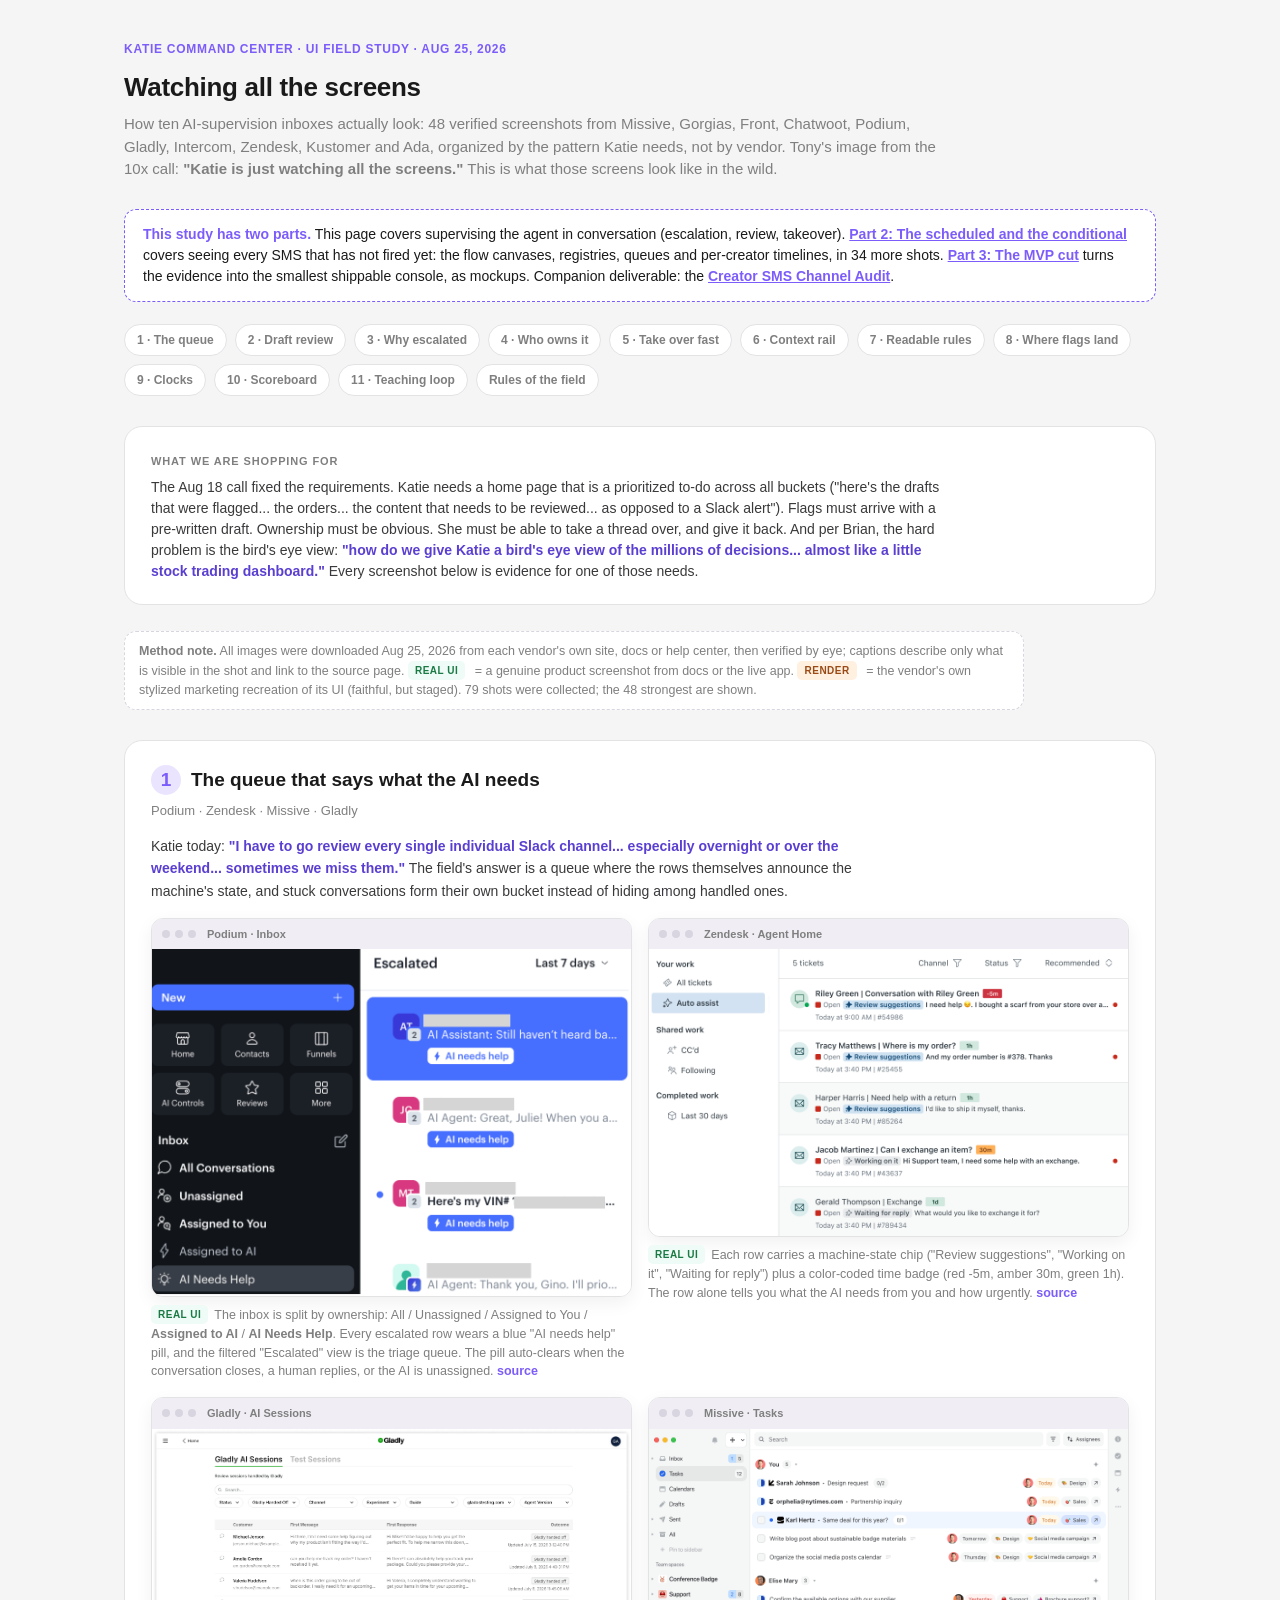
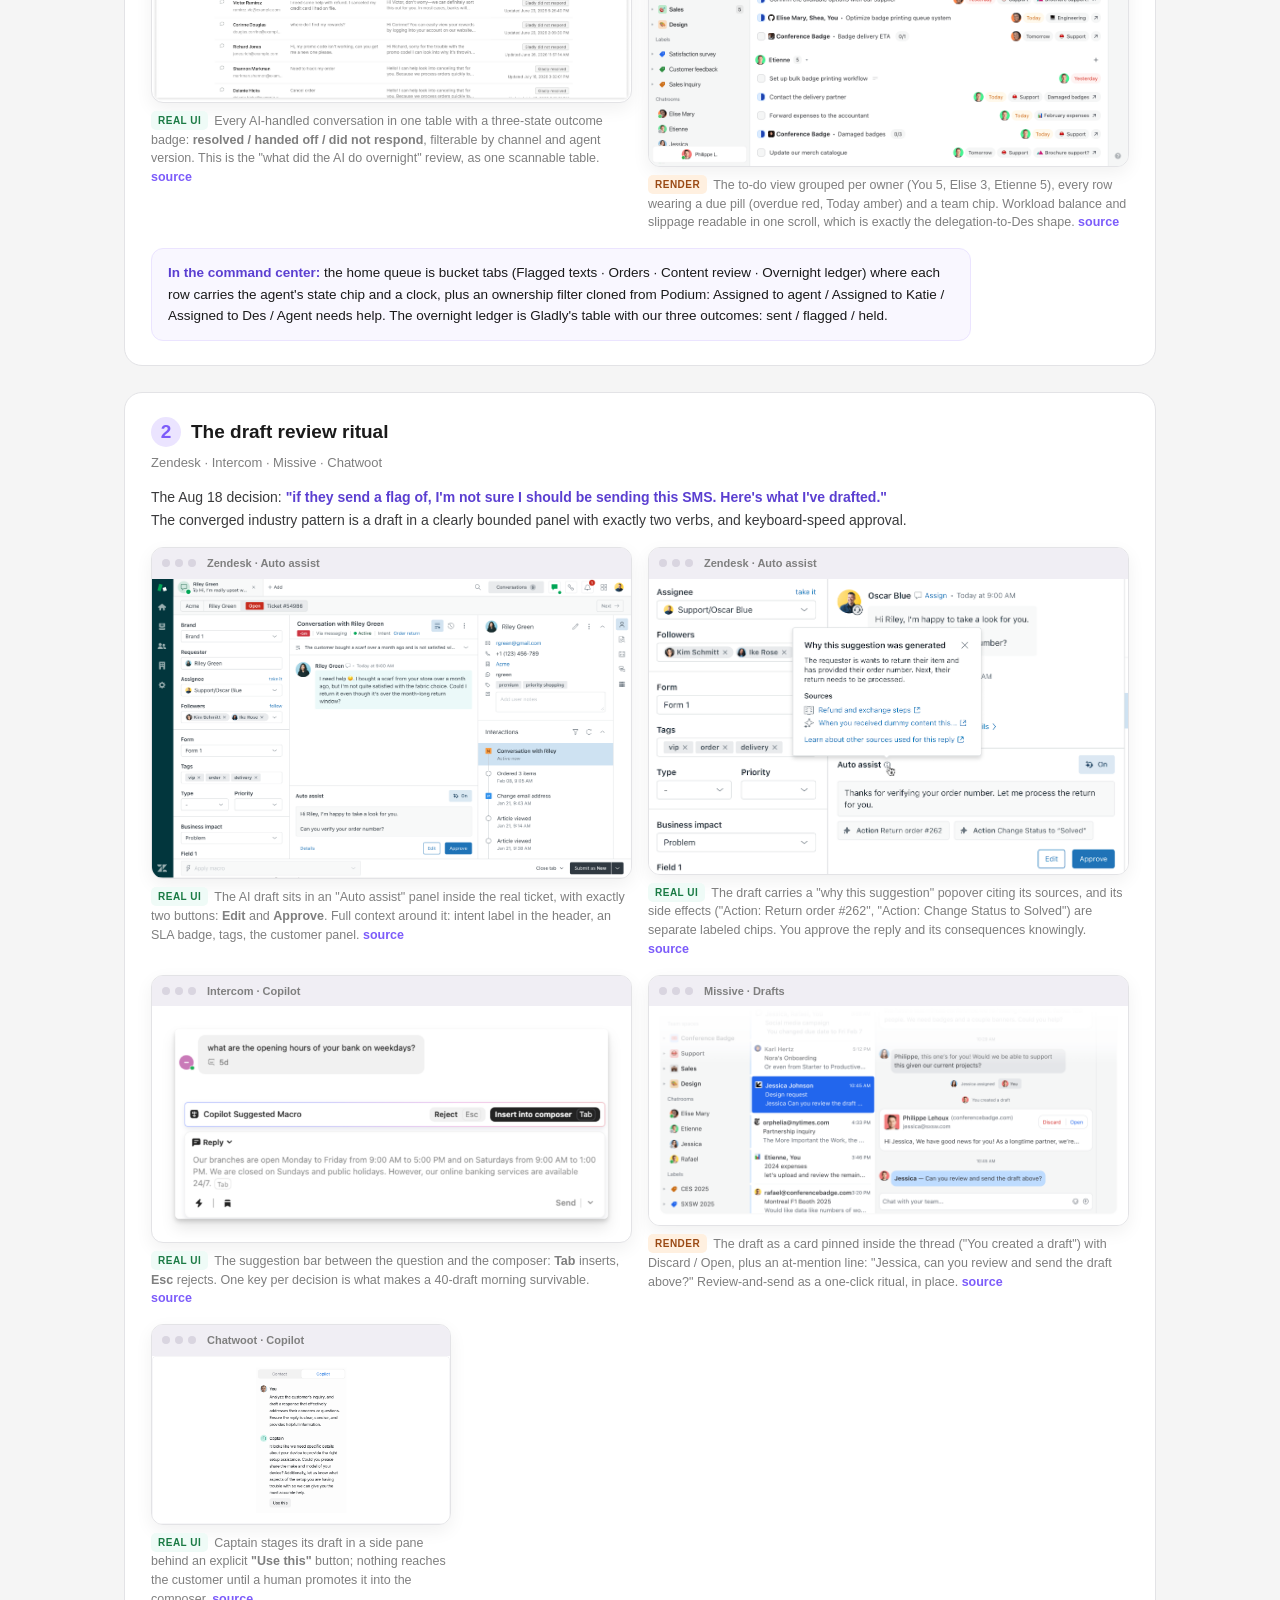
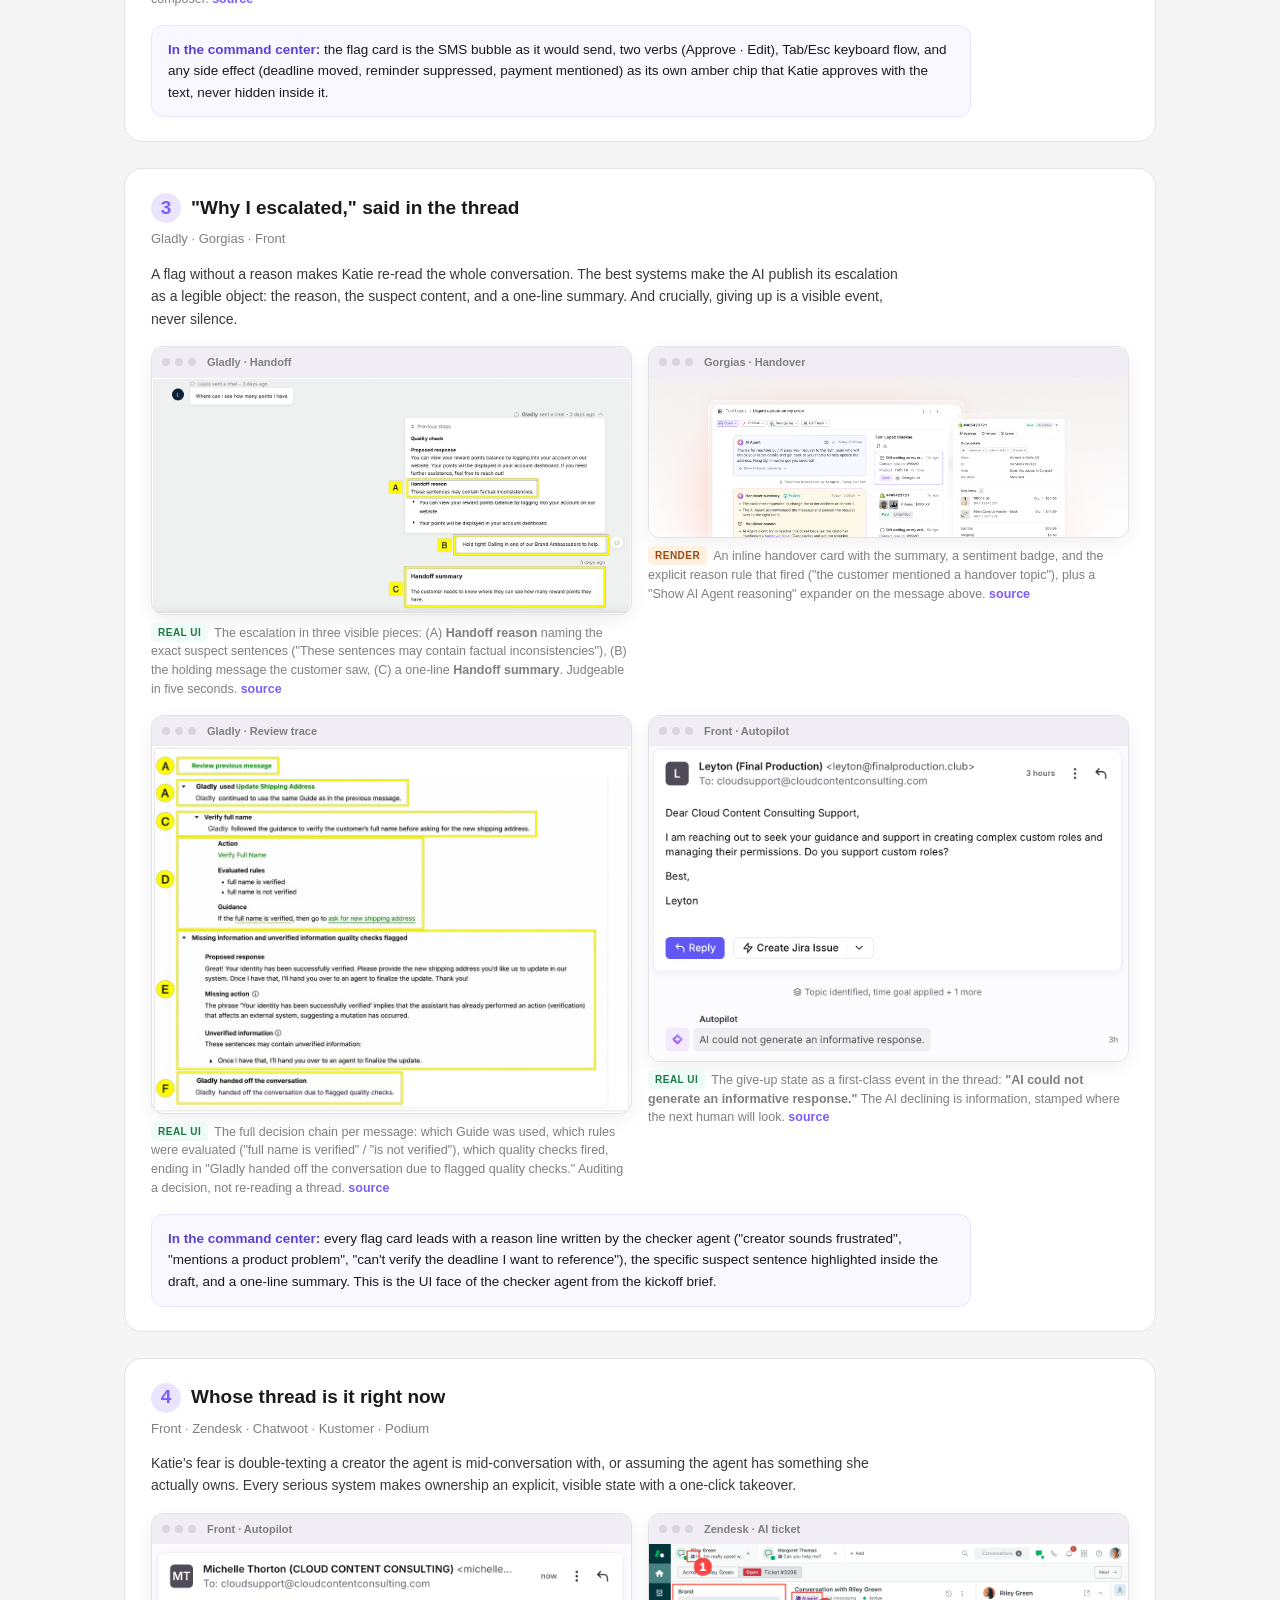
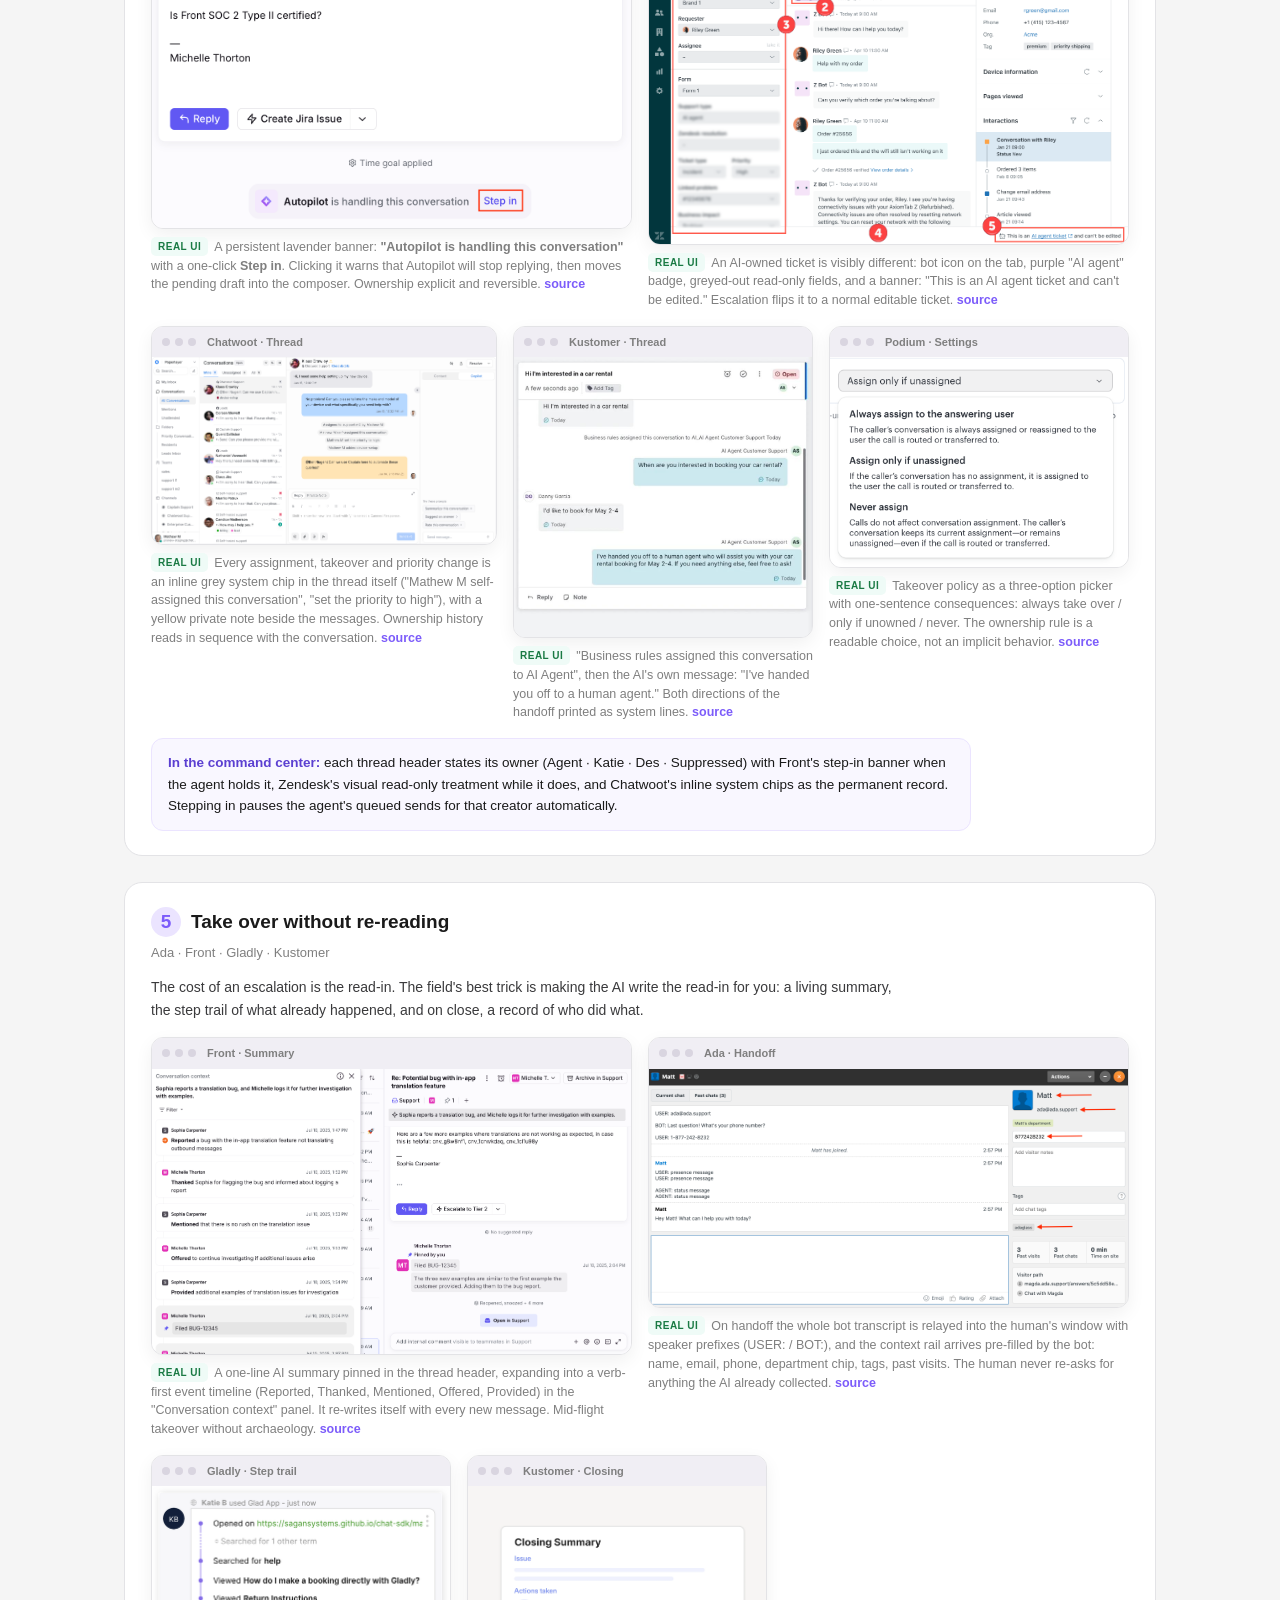
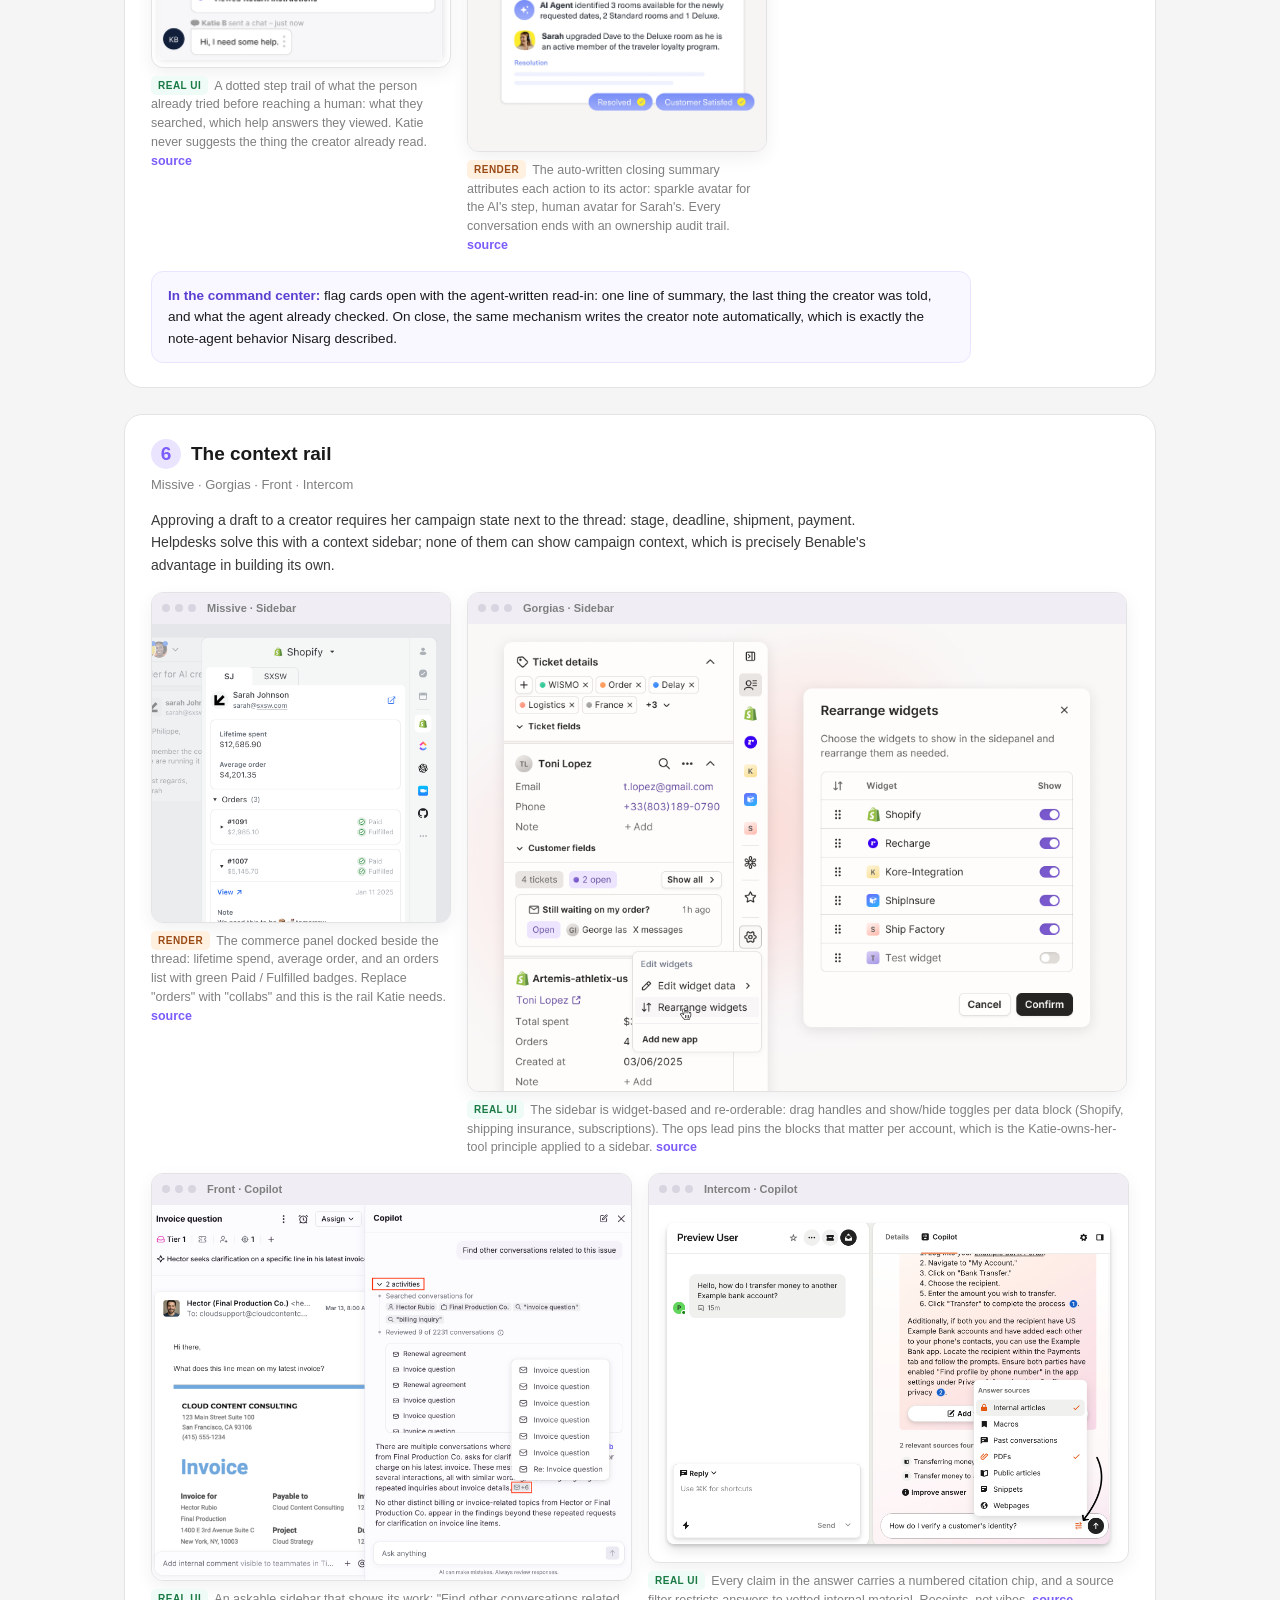
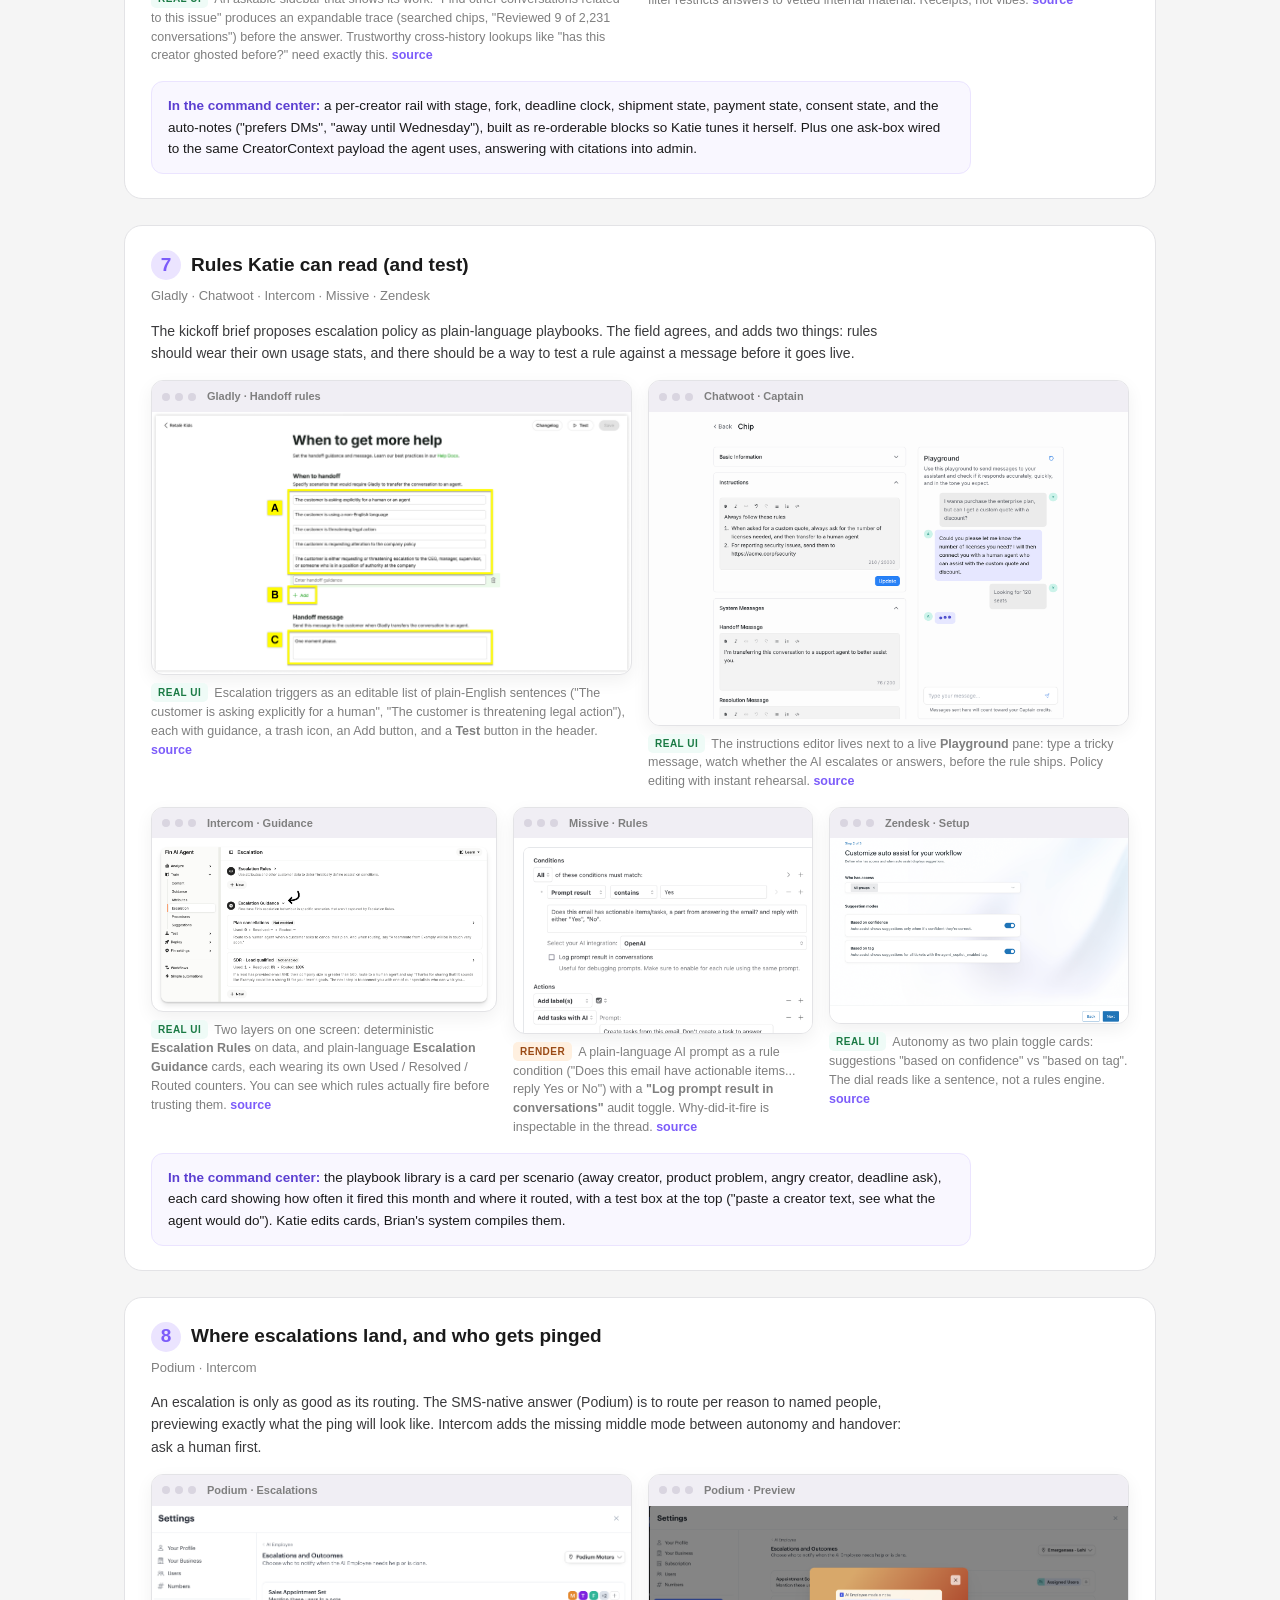
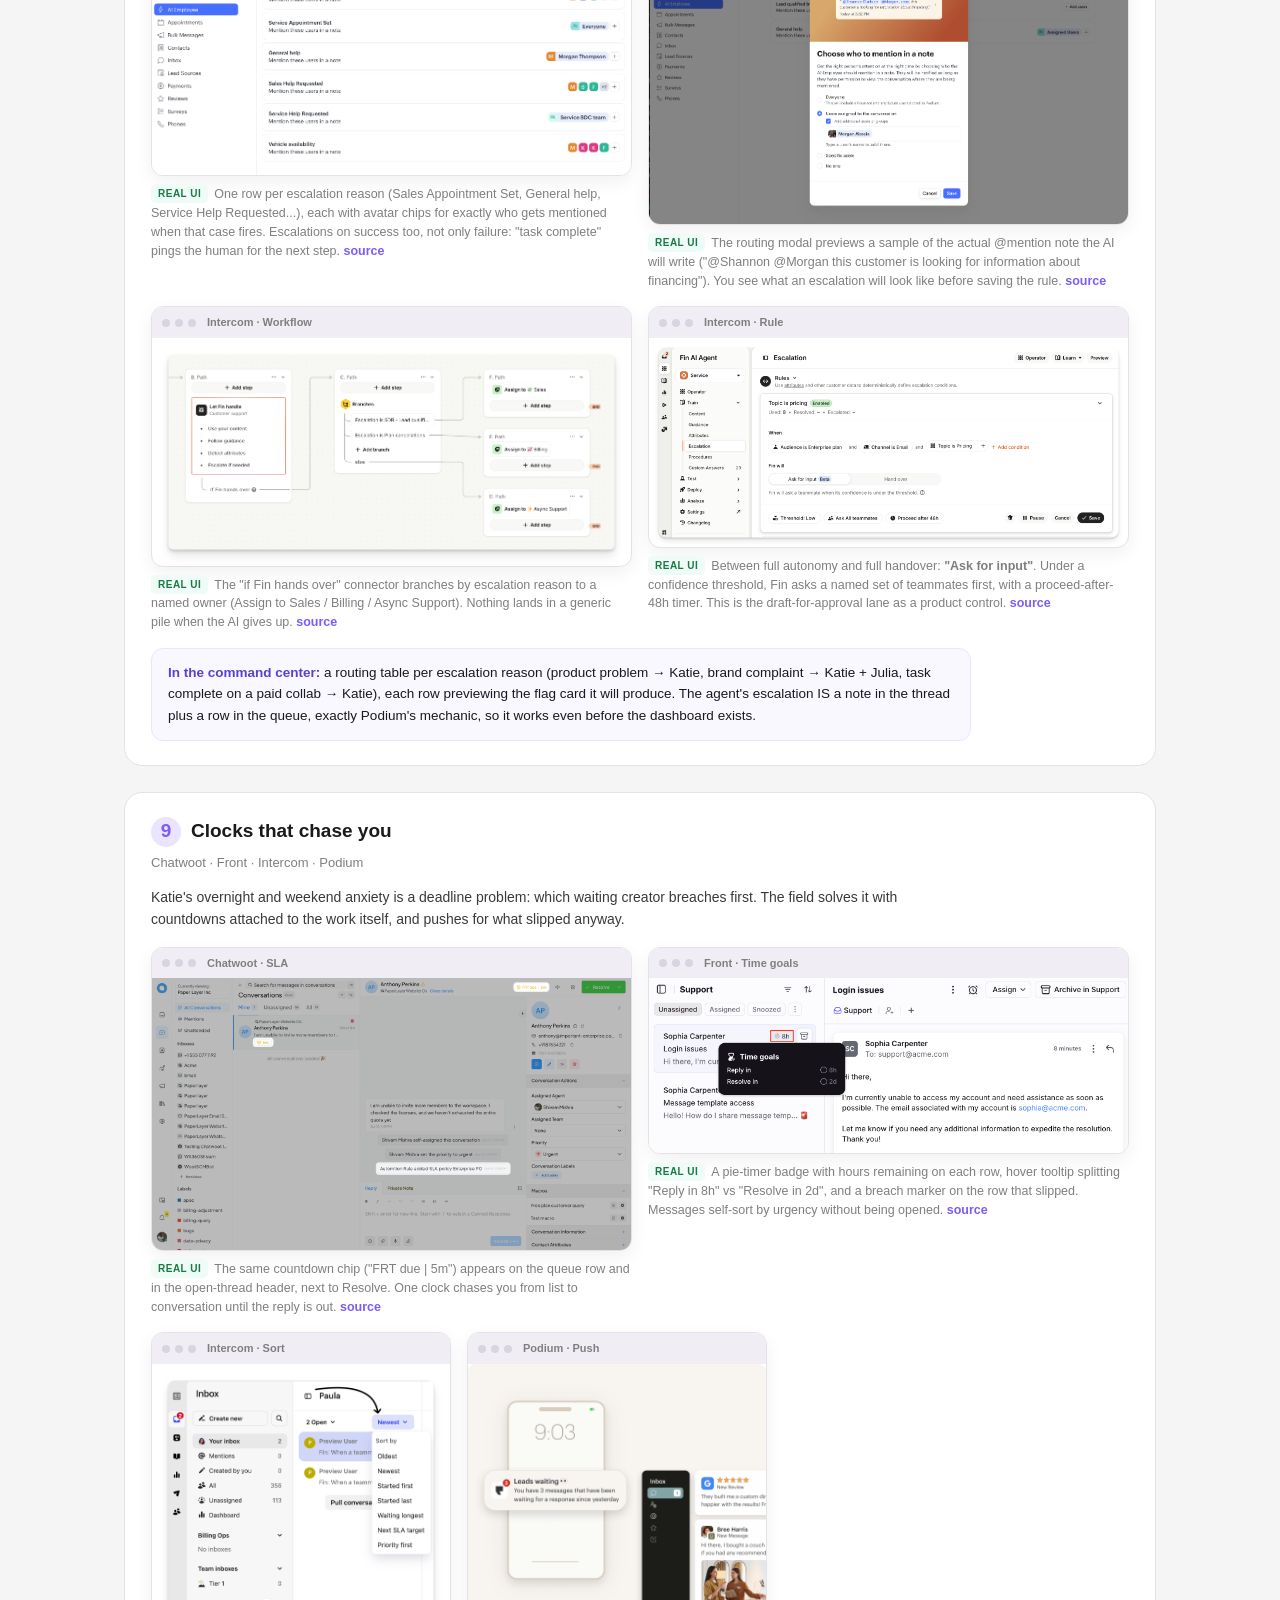
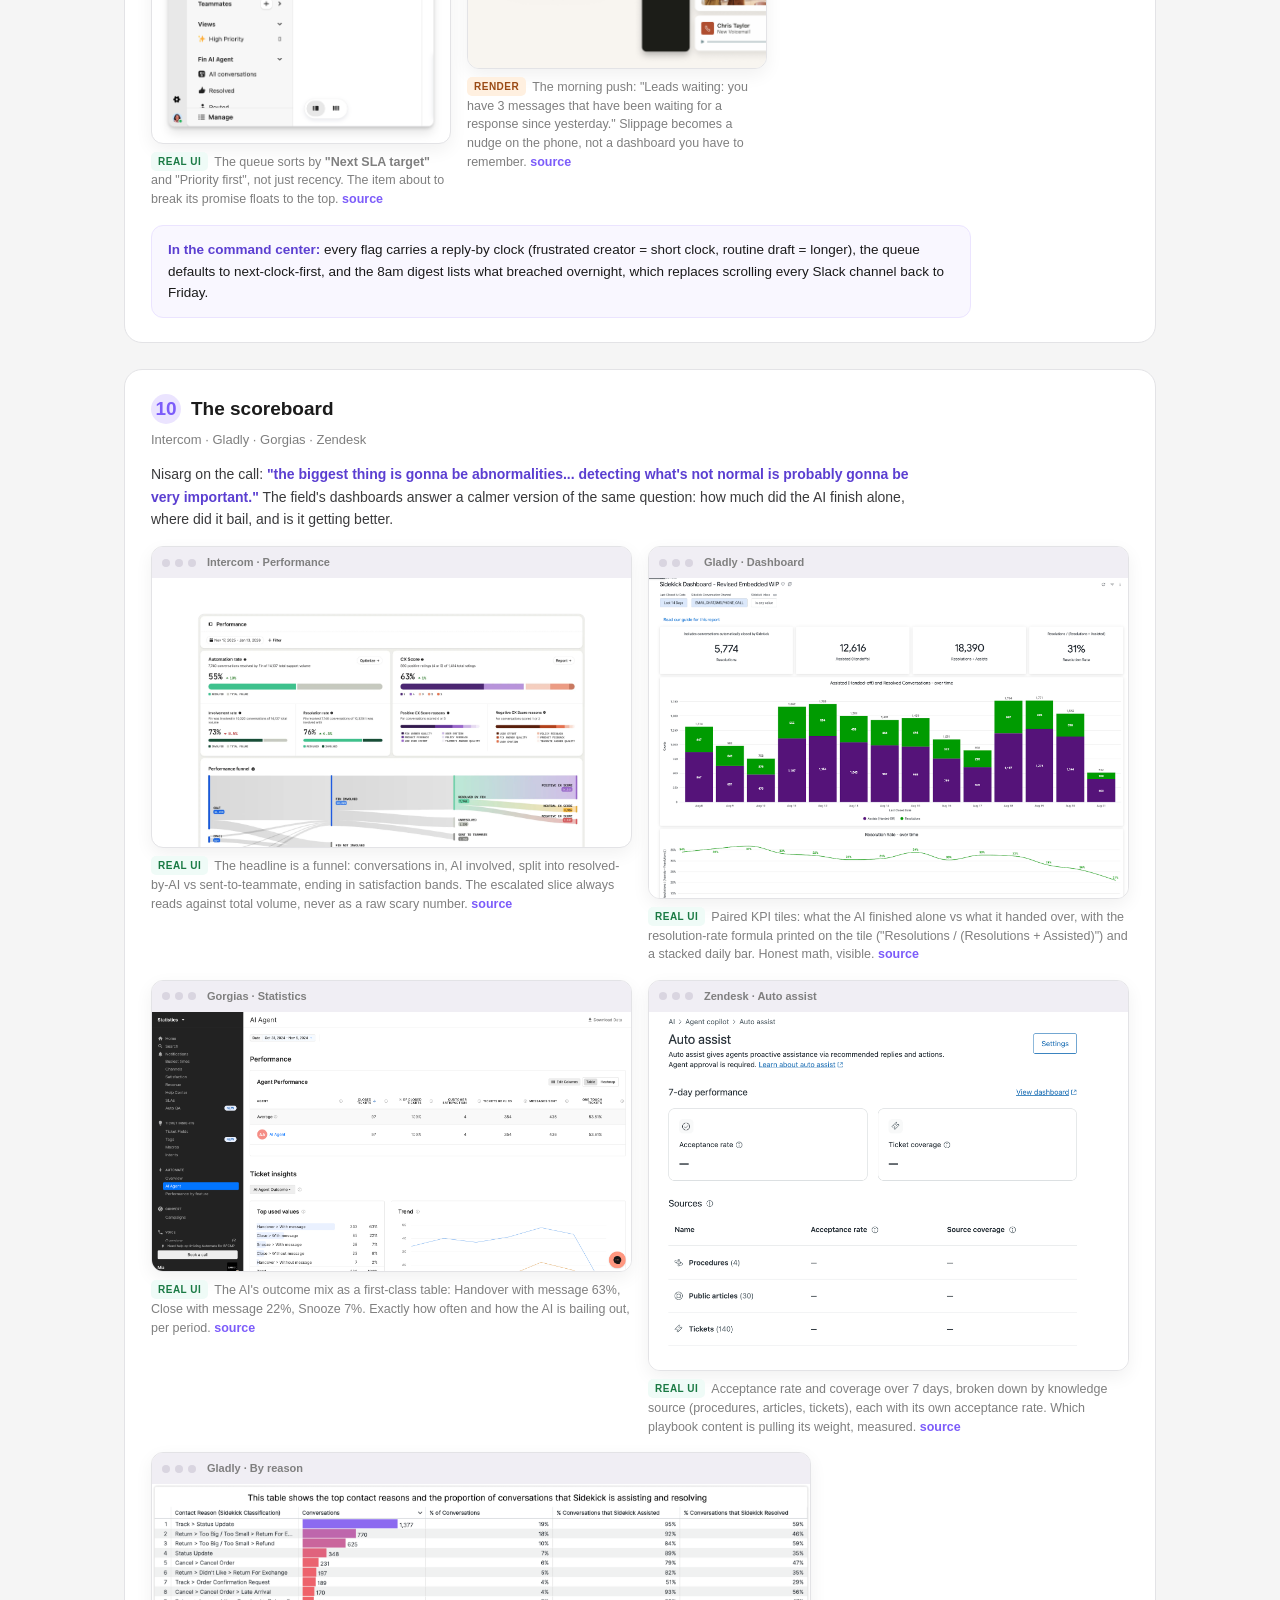
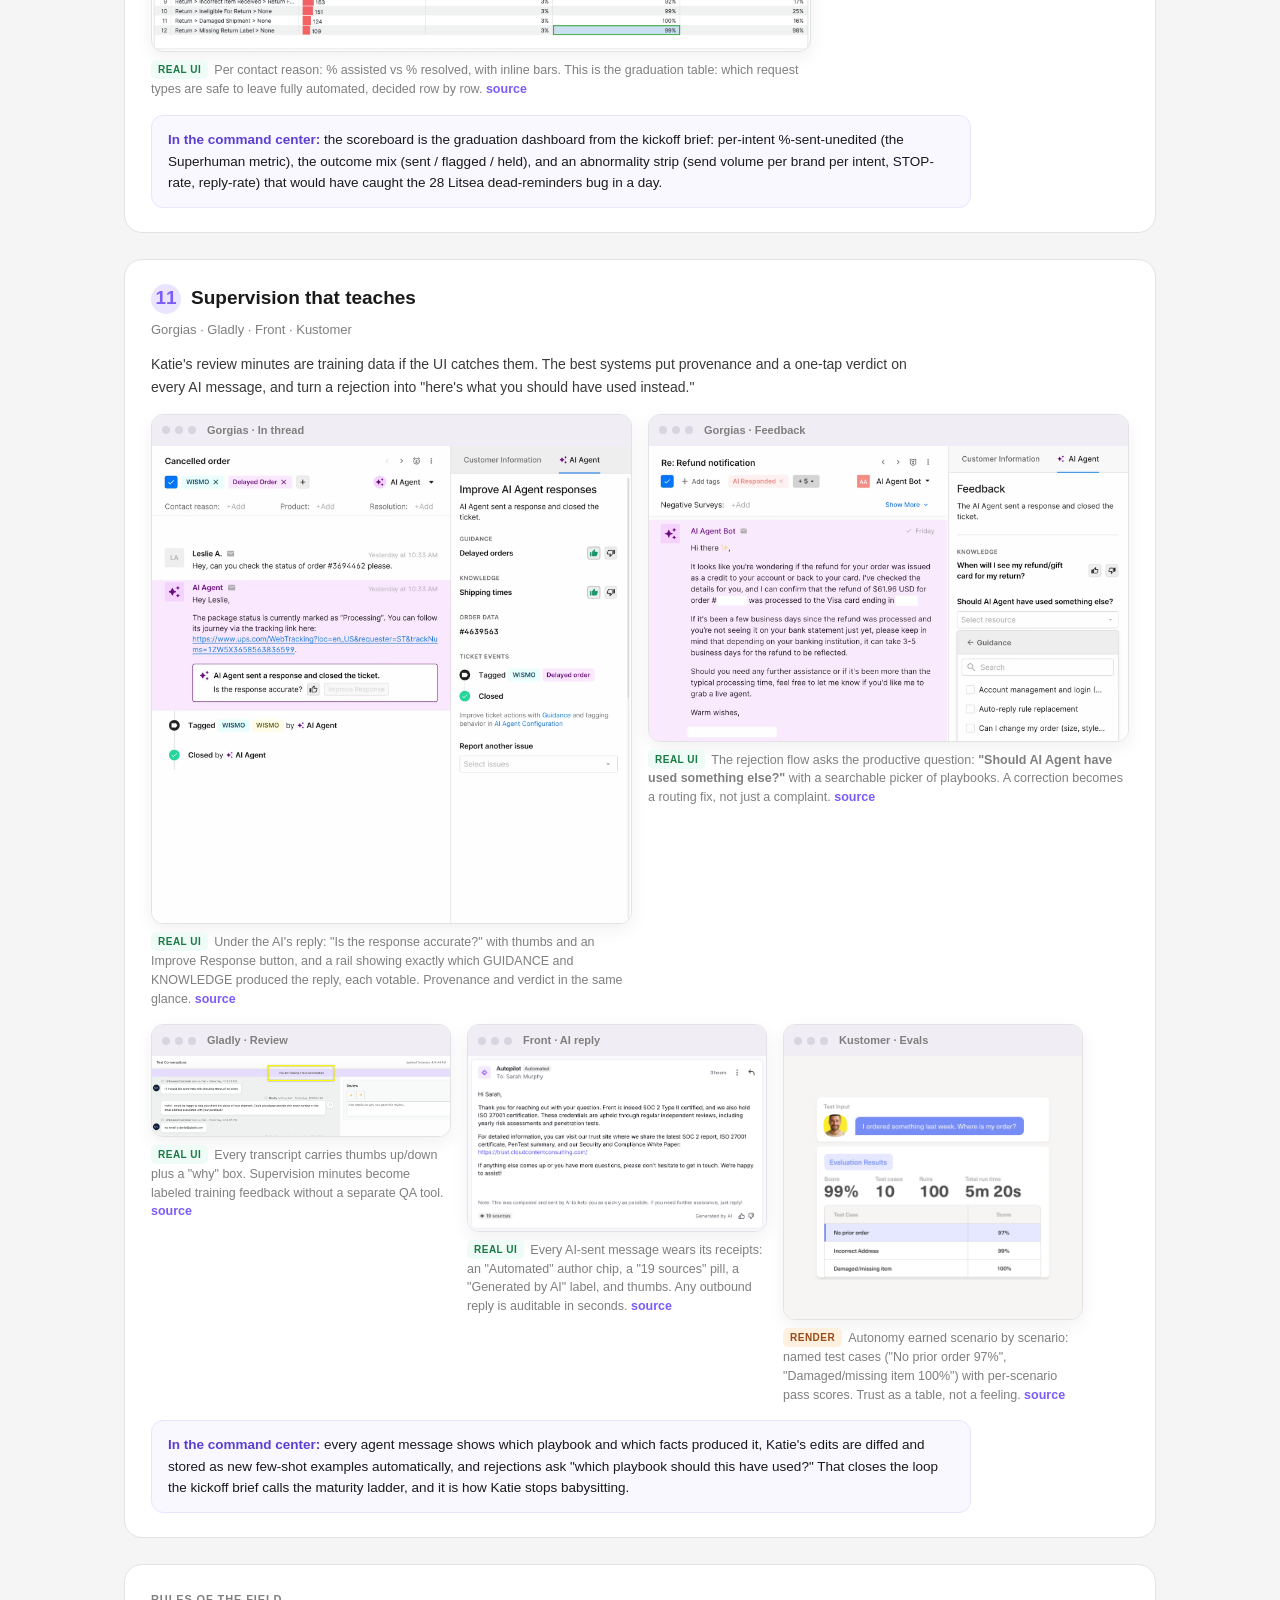
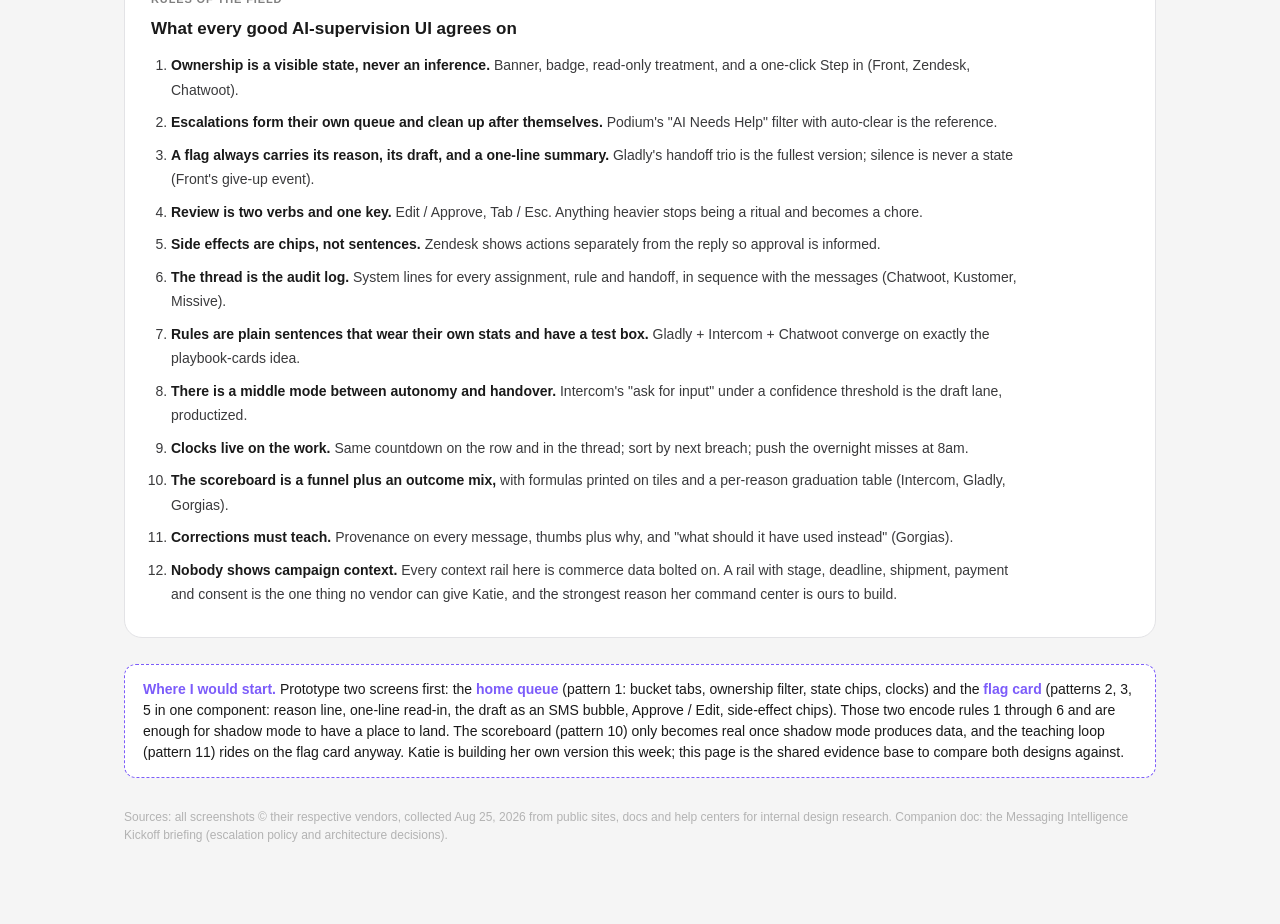
==== commit 8a055bbd: "Part 3: the MVP cut - Katie's SMS console mockups, flag contract, ship table Co-Authored-By: Claude " ====
--- a/index.html
+++ b/index.html
@@ -59,7 +59,7 @@
 <p class="subtitle" style="max-width:820px;">How ten AI-supervision inboxes actually look: 48 verified screenshots from Missive, Gorgias, Front, Chatwoot, Podium, Gladly, Intercom, Zendesk, Kustomer and Ada, organized by the pattern Katie needs, not by vendor. Tony's image from the 10x call: <b>"Katie is just watching all the screens."</b> This is what those screens look like in the wild.</p>
 
 <div class="lean" style="margin:0 0 22px;">
-  <strong>This study has two parts.</strong> This page covers supervising the agent in conversation (escalation, review, takeover). <a href="flows.html" style="color:var(--accent); font-weight:700;">Part 2: The scheduled and the conditional</a> covers seeing every SMS that has not fired yet: the flow canvases, registries, queues and per-creator timelines, in 34 more shots. Companion deliverable: the <a href="https://juliabenable.github.io/sms-channel-audit-1/" style="color:var(--accent); font-weight:700;">Creator SMS Channel Audit</a>.
+  <strong>This study has two parts.</strong> This page covers supervising the agent in conversation (escalation, review, takeover). <a href="flows.html" style="color:var(--accent); font-weight:700;">Part 2: The scheduled and the conditional</a> covers seeing every SMS that has not fired yet: the flow canvases, registries, queues and per-creator timelines, in 34 more shots. <a href="mvp.html" style="color:var(--accent); font-weight:700;">Part 3: The MVP cut</a> turns the evidence into the smallest shippable console, as mockups. Companion deliverable: the <a href="https://juliabenable.github.io/sms-channel-audit-1/" style="color:var(--accent); font-weight:700;">Creator SMS Channel Audit</a>.
 </div>
 
 <div class="toc">
